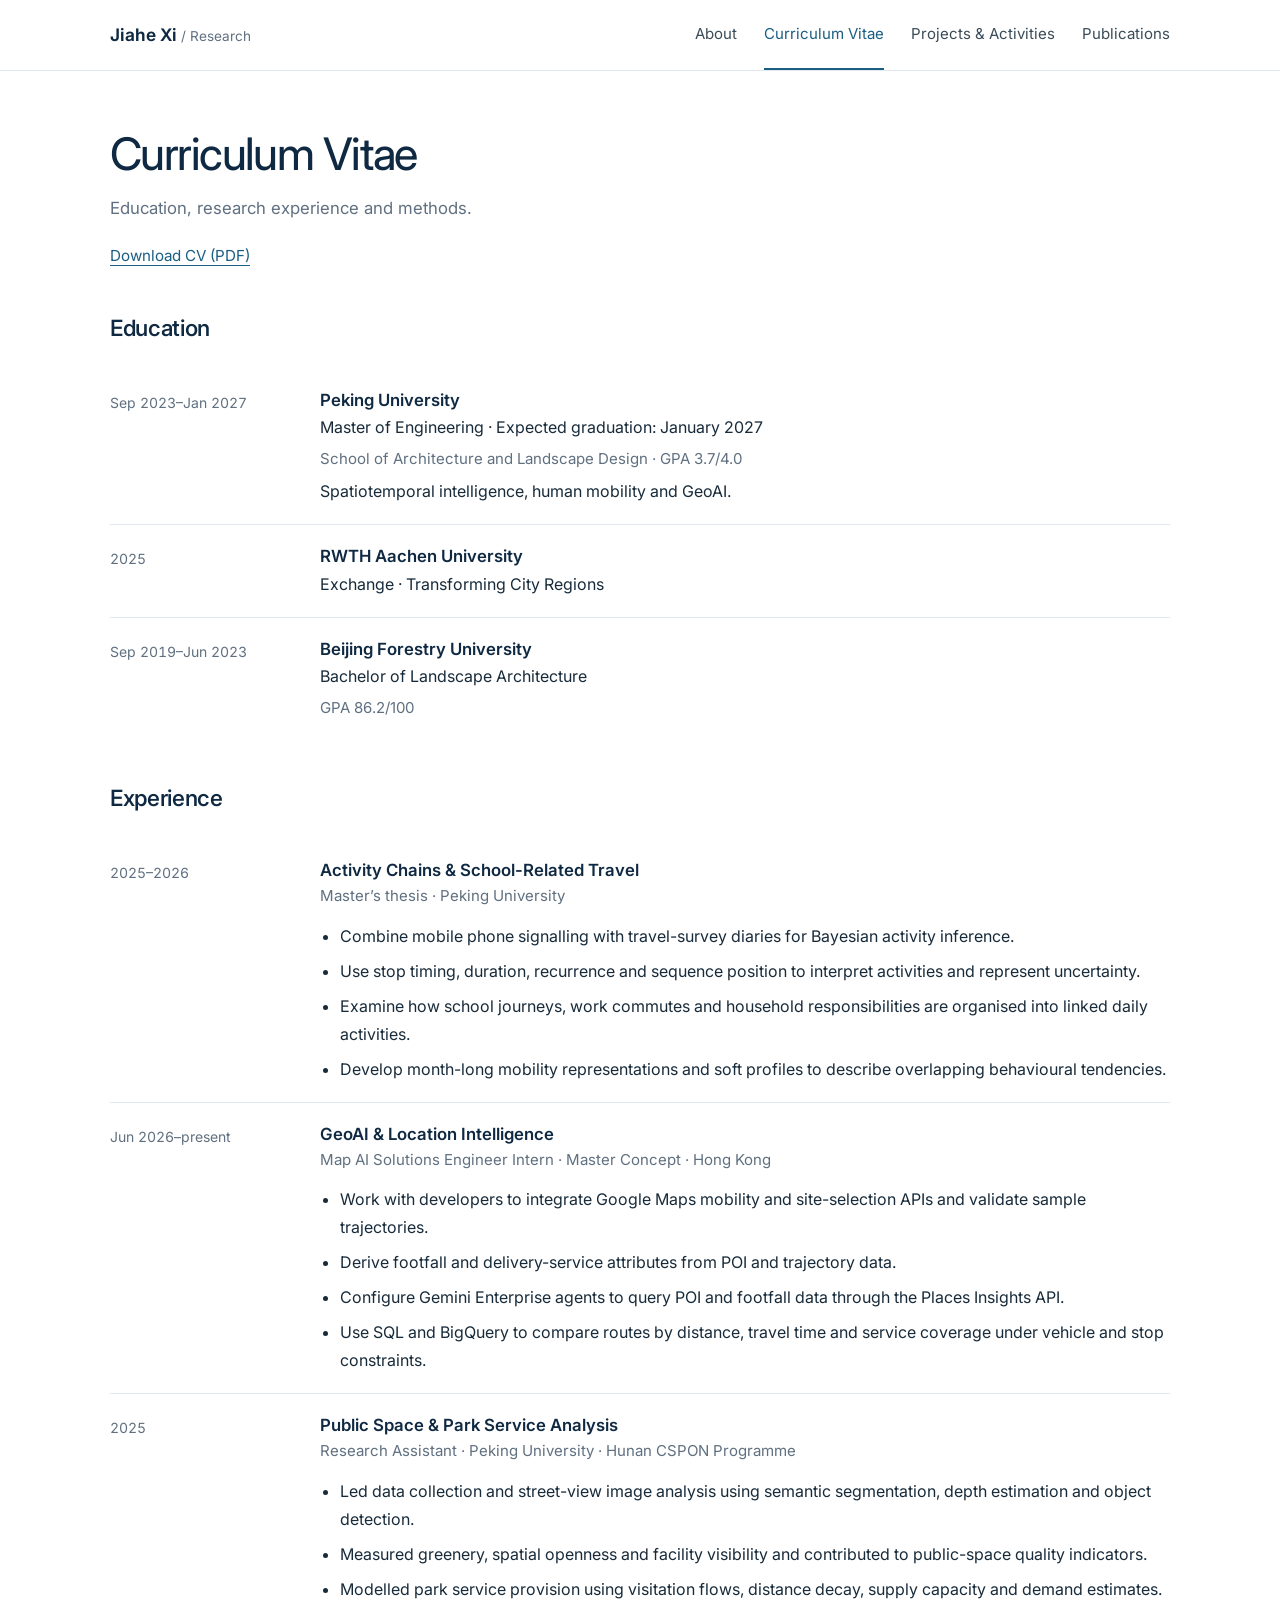
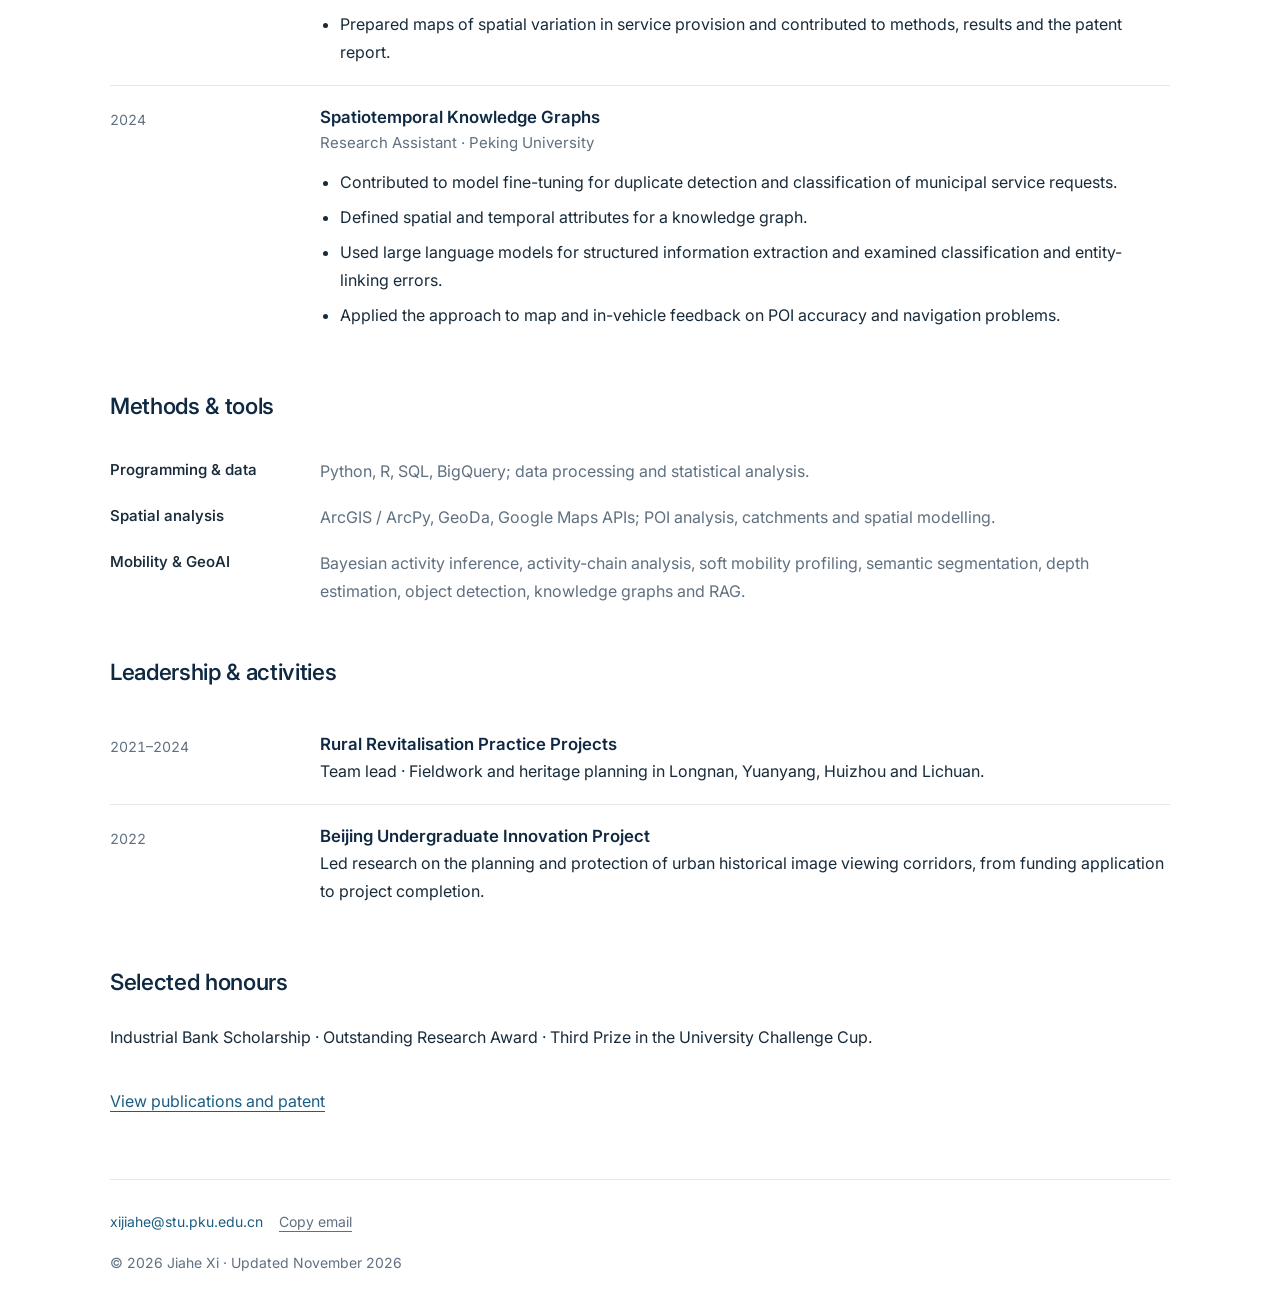
==== cv.html @ 38ec543c "Introduce clean academic pages with illustrated projects and publications" ====
<!doctype html>
<html lang="en"><head><meta charset="utf-8"><meta name="viewport" content="width=device-width, initial-scale=1">
<title>Curriculum Vitae | Jiahe Xi</title><meta name="description" content="Education, research experience, methods and activities of Jiahe Xi."><meta name="theme-color" content="#0F2942">
<link rel="icon" href="assets/favicon.svg" type="image/svg+xml"><link rel="preconnect" href="https://fonts.googleapis.com"><link rel="preconnect" href="https://fonts.gstatic.com" crossorigin>
<link href="https://fonts.googleapis.com/css2?family=Inter:wght@400;450;500;600;650;700&amp;display=swap" rel="stylesheet"><link rel="stylesheet" href="assets/academic.css"><script src="assets/academic.js" defer></script></head>
<body id="top"><a class="skip-link" href="#main">Skip to content</a>
<header class="site-header"><nav class="navigation container" aria-label="Primary navigation"><a class="brand" href="index.html"><strong>Jiahe Xi</strong><span> / Research</span></a><button class="menu-toggle" type="button" aria-label="Toggle navigation" aria-controls="site-navigation" aria-expanded="false"><span></span><span></span></button><div class="nav-links" id="site-navigation"><a href="index.html">About</a><a href="cv.html" aria-current="page">Curriculum Vitae</a><a href="projects.html">Projects &amp; Activities</a><a href="publications.html">Publications</a></div></nav></header>
<main class="container page" id="main"><header class="page-heading"><h1>Curriculum Vitae</h1><p class="subtitle">Education, research experience and methods.</p><a class="download-link" href="assets/JiaheXi_CV.pdf" target="_blank" rel="noopener">Download CV (PDF)</a></header>
<section class="cv-section" id="education"><h2>Education</h2>
<article class="cv-row"><p class="date">Sep 2023–Jan 2027</p><div><h3>Peking University</h3><p>Master of Engineering · Expected graduation: January 2027</p><p class="muted">School of Architecture and Landscape Design · GPA 3.7/4.0</p><p>Spatiotemporal intelligence, human mobility and GeoAI.</p></div></article>
<article class="cv-row"><p class="date">2025</p><div><h3>RWTH Aachen University</h3><p>Exchange · Transforming City Regions</p></div></article>
<article class="cv-row"><p class="date">Sep 2019–Jun 2023</p><div><h3>Beijing Forestry University</h3><p>Bachelor of Landscape Architecture</p><p class="muted">GPA 86.2/100</p></div></article></section>
<section class="cv-section" id="experience"><h2>Experience</h2><article class="cv-row"><p class="date">2025–2026</p><div><h3><a href="project-activity-chains.html">Activity Chains &amp; School-Related Travel</a></h3><p class="muted">Master’s thesis · Peking University</p><ul><li>Combine mobile phone signalling with travel-survey diaries for Bayesian activity inference.</li><li>Use stop timing, duration, recurrence and sequence position to interpret activities and represent uncertainty.</li><li>Examine how school journeys, work commutes and household responsibilities are organised into linked daily activities.</li><li>Develop month-long mobility representations and soft profiles to describe overlapping behavioural tendencies.</li></ul></div></article><article class="cv-row"><p class="date">Jun 2026–present</p><div><h3><a href="project-geoai-site-selection.html">GeoAI &amp; Location Intelligence</a></h3><p class="muted">Map AI Solutions Engineer Intern · Master Concept · Hong Kong</p><ul><li>Work with developers to integrate Google Maps mobility and site-selection APIs and validate sample trajectories.</li><li>Derive footfall and delivery-service attributes from POI and trajectory data.</li><li>Configure Gemini Enterprise agents to query POI and footfall data through the Places Insights API.</li><li>Use SQL and BigQuery to compare routes by distance, travel time and service coverage under vehicle and stop constraints.</li></ul></div></article><article class="cv-row"><p class="date">2025</p><div><h3><a href="project-public-space.html">Public Space &amp; Park Service Analysis</a></h3><p class="muted">Research Assistant · Peking University · Hunan CSPON Programme</p><ul><li>Led data collection and street-view image analysis using semantic segmentation, depth estimation and object detection.</li><li>Measured greenery, spatial openness and facility visibility and contributed to public-space quality indicators.</li><li>Modelled park service provision using visitation flows, distance decay, supply capacity and demand estimates.</li><li>Prepared maps of spatial variation in service provision and contributed to methods, results and the patent report.</li></ul></div></article><article class="cv-row"><p class="date">2024</p><div><h3><a href="project-knowledge-graphs.html">Spatiotemporal Knowledge Graphs</a></h3><p class="muted">Research Assistant · Peking University</p><ul><li>Contributed to model fine-tuning for duplicate detection and classification of municipal service requests.</li><li>Defined spatial and temporal attributes for a knowledge graph.</li><li>Used large language models for structured information extraction and examined classification and entity-linking errors.</li><li>Applied the approach to map and in-vehicle feedback on POI accuracy and navigation problems.</li></ul></div></article></section><section class="cv-section"><h2>Methods &amp; tools</h2><dl class="skills-list"><div><dt>Programming &amp; data</dt><dd>Python, R, SQL, BigQuery; data processing and statistical analysis.</dd></div><div><dt>Spatial analysis</dt><dd>ArcGIS / ArcPy, GeoDa, Google Maps APIs; POI analysis, catchments and spatial modelling.</dd></div><div><dt>Mobility &amp; GeoAI</dt><dd>Bayesian activity inference, activity-chain analysis, soft mobility profiling, semantic segmentation, depth estimation, object detection, knowledge graphs and RAG.</dd></div></dl></section>
<section class="cv-section" id="activities"><h2>Leadership &amp; activities</h2><article class="cv-row"><p class="date">2021–2024</p><div><h3><a href="project-community-fieldwork.html">Rural Revitalisation Practice Projects</a></h3><p>Team lead · Fieldwork and heritage planning in Longnan, Yuanyang, Huizhou and Lichuan.</p></div></article><article class="cv-row"><p class="date">2022</p><div><h3>Beijing Undergraduate Innovation Project</h3><p>Led research on the planning and protection of urban historical image viewing corridors, from funding application to project completion.</p></div></article></section><section class="cv-section"><h2>Selected honours</h2><p>Industrial Bank Scholarship · Outstanding Research Award · Third Prize in the University Challenge Cup.</p></section><p class="page-end-link"><a href="publications.html">View publications and patent</a></p></main>
<footer class="container site-footer" id="contact"><div><a href="mailto:xijiahe@stu.pku.edu.cn">xijiahe@stu.pku.edu.cn</a><button type="button" class="copy-email" data-copy-email aria-label="Copy email address">Copy email</button><span class="copy-status" role="status" aria-live="polite"></span></div><p>© 2026 Jiahe Xi · Updated November 2026</p></footer></body></html>
---- assets/academic.css ----
:root{--ink:#182b3a;--muted:#607080;--accent:#1B5E83;--line:#e2e8ed;--navy:#0F2942;--soft:#f6f8fa;--width:1060px}
*{box-sizing:border-box}html{scroll-behavior:smooth;scroll-padding-top:88px}body{margin:0;background:white;color:var(--ink);font:16px/1.75 Inter,system-ui,-apple-system,"Segoe UI",sans-serif}a{color:var(--accent);text-decoration:none}a:hover{text-decoration:underline;text-underline-offset:4px}button{font:inherit;cursor:pointer}h1,h2,h3,h4,p,figure,dl,dd,ul{margin:0}h1,h2,h3,h4{color:var(--navy)}:focus-visible{outline:3px solid var(--accent);outline-offset:4px}.container{width:min(calc(100% - 48px),var(--width));margin-left:auto;margin-right:auto}.skip-link{position:fixed;top:-80px;left:16px;z-index:100;padding:10px 16px;background:var(--navy);color:white}.skip-link:focus{top:12px}.site-header{position:sticky;top:0;background:rgba(255,255,255,.97);border-bottom:1px solid var(--line);z-index:20}.navigation{min-height:70px;display:flex;align-items:center;justify-content:space-between;gap:24px}.brand{color:var(--navy);font-size:1.08rem;white-space:nowrap}.brand strong{font-weight:650}.brand span{font-weight:400;font-size:.85rem;color:var(--muted)}.nav-links{display:flex;align-items:center;gap:27px}.nav-links>a{display:inline-flex;align-items:center;min-height:70px;font-size:.94rem;color:#3a4c59;border-bottom:2px solid transparent}.nav-links>a:hover{text-decoration:none;color:var(--accent)}.nav-links>a[aria-current=page]{color:var(--accent);border-bottom-color:var(--accent)}.menu-toggle{display:none;width:44px;height:44px;background:white;border:1px solid var(--line);border-radius:3px}.menu-toggle span{display:block;width:18px;height:2px;background:var(--navy);margin:5px auto}.page{padding-top:56px;padding-bottom:64px;min-height:calc(100vh - 210px)}.page-heading{margin-bottom:32px}.page-heading h1{font-size:clamp(2.1rem,4vw,2.8rem);font-weight:450;letter-spacing:-.035em;line-height:1.22}.page-heading h1 strong{font-weight:650}.eyebrow{font-size:.875rem;line-height:1.6;letter-spacing:.01em;color:var(--muted);margin-bottom:9px}.subtitle{color:var(--muted);font-size:1.05rem;margin-top:12px}.about-layout{display:grid;grid-template-columns:minmax(0,1fr) 270px;gap:48px;align-items:start}.biography p+p{margin-top:17px}.biography p{max-width:720px}.biography .availability{color:var(--accent);font-weight:500}.profile-photo img{display:block;width:100%;height:auto;aspect-ratio:4/5;object-fit:cover;object-position:center 42%;border-radius:2px}.profile-photo figcaption{text-align:right;font-size:.875rem;color:var(--muted);margin-top:7px}.text-links{display:flex;flex-wrap:wrap;gap:10px 24px;margin-top:22px}.text-links a,.publication-links a,.download-link,.page-end-link a,.back-link a{text-decoration:underline;text-underline-offset:4px}.home-section{margin-top:42px}.home-section>h2,.cv-section>h2{font-size:1.4rem;letter-spacing:-.015em;font-weight:550;margin-bottom:22px}.research-directions{display:grid;grid-template-columns:repeat(3,minmax(0,1fr));gap:32px}.research-directions h3{font-size:1.06rem;line-height:1.5;font-weight:650;margin-bottom:10px}.research-directions p{font-size:.95rem;color:var(--muted)}.research-directions .research-question{font-size:1rem;color:var(--accent);margin-bottom:12px;line-height:1.65}.inline-label{display:block;font-size:.875rem;color:var(--muted);margin-bottom:7px}.recent-output{padding-top:26px;border-top:1px solid var(--line)}.recent-output>p{max-width:860px}.site-footer{padding-top:24px;padding-bottom:26px;border-top:1px solid var(--line);font-size:.875rem;color:var(--muted)}.site-footer>div{display:flex;align-items:center;flex-wrap:wrap;gap:10px 16px}.site-footer>p{margin-top:10px}.copy-email{border:0;padding:6px 0;background:none;color:var(--muted);text-decoration:underline;text-underline-offset:4px;min-height:36px}.copy-status{color:var(--accent)}.download-link{display:inline-block;margin-top:20px;font-size:.95rem}.cv-section{margin-top:38px}.cv-row{display:grid;grid-template-columns:180px minmax(0,1fr);gap:30px;padding:19px 0}.cv-row+.cv-row{border-top:1px solid var(--line)}.date{font-size:.875rem;color:var(--muted);padding-top:3px;font-variant-numeric:tabular-nums}.cv-row h3{font-size:1.05rem;line-height:1.5;font-weight:600}.cv-row h3>a{color:var(--navy)}.cv-row p+p{margin-top:5px}.muted{color:var(--muted);font-size:.94rem}.cv-row ul,.project-section ul{padding-left:20px;margin-top:12px}.cv-row li+li,.project-section li+li{margin-top:7px}.skills-list>div{display:grid;grid-template-columns:180px minmax(0,1fr);gap:30px;padding:9px 0}.skills-list dt{font-weight:550;font-size:.94rem}.skills-list dd{color:var(--muted)}.page-end-link{margin-top:36px}.group-heading{font-size:1.2rem;font-weight:500;letter-spacing:-.015em;padding-bottom:12px;margin-bottom:26px;border-bottom:1px solid var(--line)}.project-grid{display:grid;grid-template-columns:repeat(2,minmax(0,1fr));gap:38px 32px}.project-card{min-width:0}.project-image{display:block;height:242px;background:var(--soft);overflow:hidden}.project-image img{width:100%;height:100%;object-fit:contain;display:block;padding:15px;transition:opacity .2s ease}.project-image:hover img{opacity:.86}.project-card .eyebrow{margin-top:15px;margin-bottom:5px}.project-card h3{font-size:1.2rem;line-height:1.4;font-weight:550;letter-spacing:-.015em;margin-bottom:9px}.project-card h3 a{color:var(--navy)}.project-card>p:last-child{font-size:.95rem;color:var(--muted)}.page-section{margin-top:48px}.publication-row{display:grid;grid-template-columns:190px minmax(0,1fr) 54px;gap:26px;align-items:start;padding:20px 0 26px;scroll-margin-top:90px}.publication-row+.publication-row{border-top:1px solid var(--line)}.publication-image{display:block;background:var(--soft);height:142px}.publication-image img{display:block;width:100%;height:100%;object-fit:contain;padding:8px}.publication-copy h3{font-size:1.06rem;line-height:1.55;font-weight:600;margin-bottom:8px}.publication-copy>p{font-size:.94rem;margin-top:3px}.publication-copy .eyebrow{margin-top:0;margin-bottom:7px;font-size:.875rem}.publication-copy strong{font-weight:650;color:var(--navy)}.publication-year{font-size:1.35rem;color:var(--accent);font-weight:400;line-height:1.4;text-align:right}.publication-links{display:flex;gap:16px;flex-wrap:wrap;margin-top:10px;font-size:.875rem}.back-link{font-size:.9rem;margin-bottom:22px}.project-heading{max-width:900px}.project-heading h1{font-size:clamp(1.85rem,3.4vw,2.55rem)}.project-figure{margin:24px 0 34px}.project-figure img{display:block;width:100%;max-height:410px;object-fit:contain;background:var(--soft);padding:20px}.project-figure figcaption{font-size:.875rem;color:var(--muted);margin-top:10px;max-width:820px}.project-section{max-width:850px;margin-top:30px}.project-section>h2{font-size:1.3rem;font-weight:550;margin-bottom:15px}.project-section .project-question{font-size:1.1rem;color:var(--accent);font-weight:500;line-height:1.6;margin-bottom:12px}.project-section p{line-height:1.85}.project-section .text-links{margin-top:0}
@media(max-width:850px){.nav-links{gap:18px}.brand span{display:none}.about-layout{grid-template-columns:minmax(0,1fr) 235px;gap:30px}.research-directions{gap:22px}.publication-row{grid-template-columns:150px minmax(0,1fr);gap:22px}.publication-year{display:none}}
@media(max-width:700px){.container{width:calc(100% - 36px)}.navigation{min-height:64px}.menu-toggle{display:block}.nav-links{display:none;position:absolute;top:64px;left:0;right:0;background:white;padding:10px 18px 18px;border-bottom:1px solid var(--line)}.nav-links.is-open{display:grid;gap:0}.nav-links>a{min-height:44px;padding:9px 0;border-bottom:0}.page{padding-top:32px;padding-bottom:44px}.page-heading{margin-bottom:25px}.page-heading h1{font-size:2.1rem}.about-layout{display:flex;flex-direction:column-reverse;gap:26px}.profile-photo{width:min(100%,260px)}.profile-photo img{aspect-ratio:4/5}.profile-photo figcaption{text-align:left}.research-directions{grid-template-columns:1fr;gap:24px}.home-section{margin-top:32px}.project-grid{grid-template-columns:1fr;gap:32px}.project-image{height:230px}.cv-row,.skills-list>div{grid-template-columns:1fr;gap:7px}.cv-row{padding:20px 0}.publication-row{grid-template-columns:112px minmax(0,1fr);gap:16px;padding:18px 0 24px}.publication-image{height:110px}.publication-copy h3{font-size:1rem}.publication-copy>p{font-size:.9rem}.publication-links{gap:10px 14px}.project-figure img{padding:10px;max-height:310px}.site-footer>div{align-items:flex-start}.site-footer a{overflow-wrap:anywhere}}
@media(max-width:420px){.publication-row{grid-template-columns:1fr}.publication-image{width:170px;height:115px}.publication-copy h3{font-size:1.04rem}}
@media(prefers-reduced-motion:reduce){html{scroll-behavior:auto}.project-image img{transition:none}}@media print{.site-header,.copy-email,.copy-status{display:none}.page{padding-top:0}.publication-row,.project-card,.cv-row{break-inside:avoid}.site-footer{margin-top:20px}}
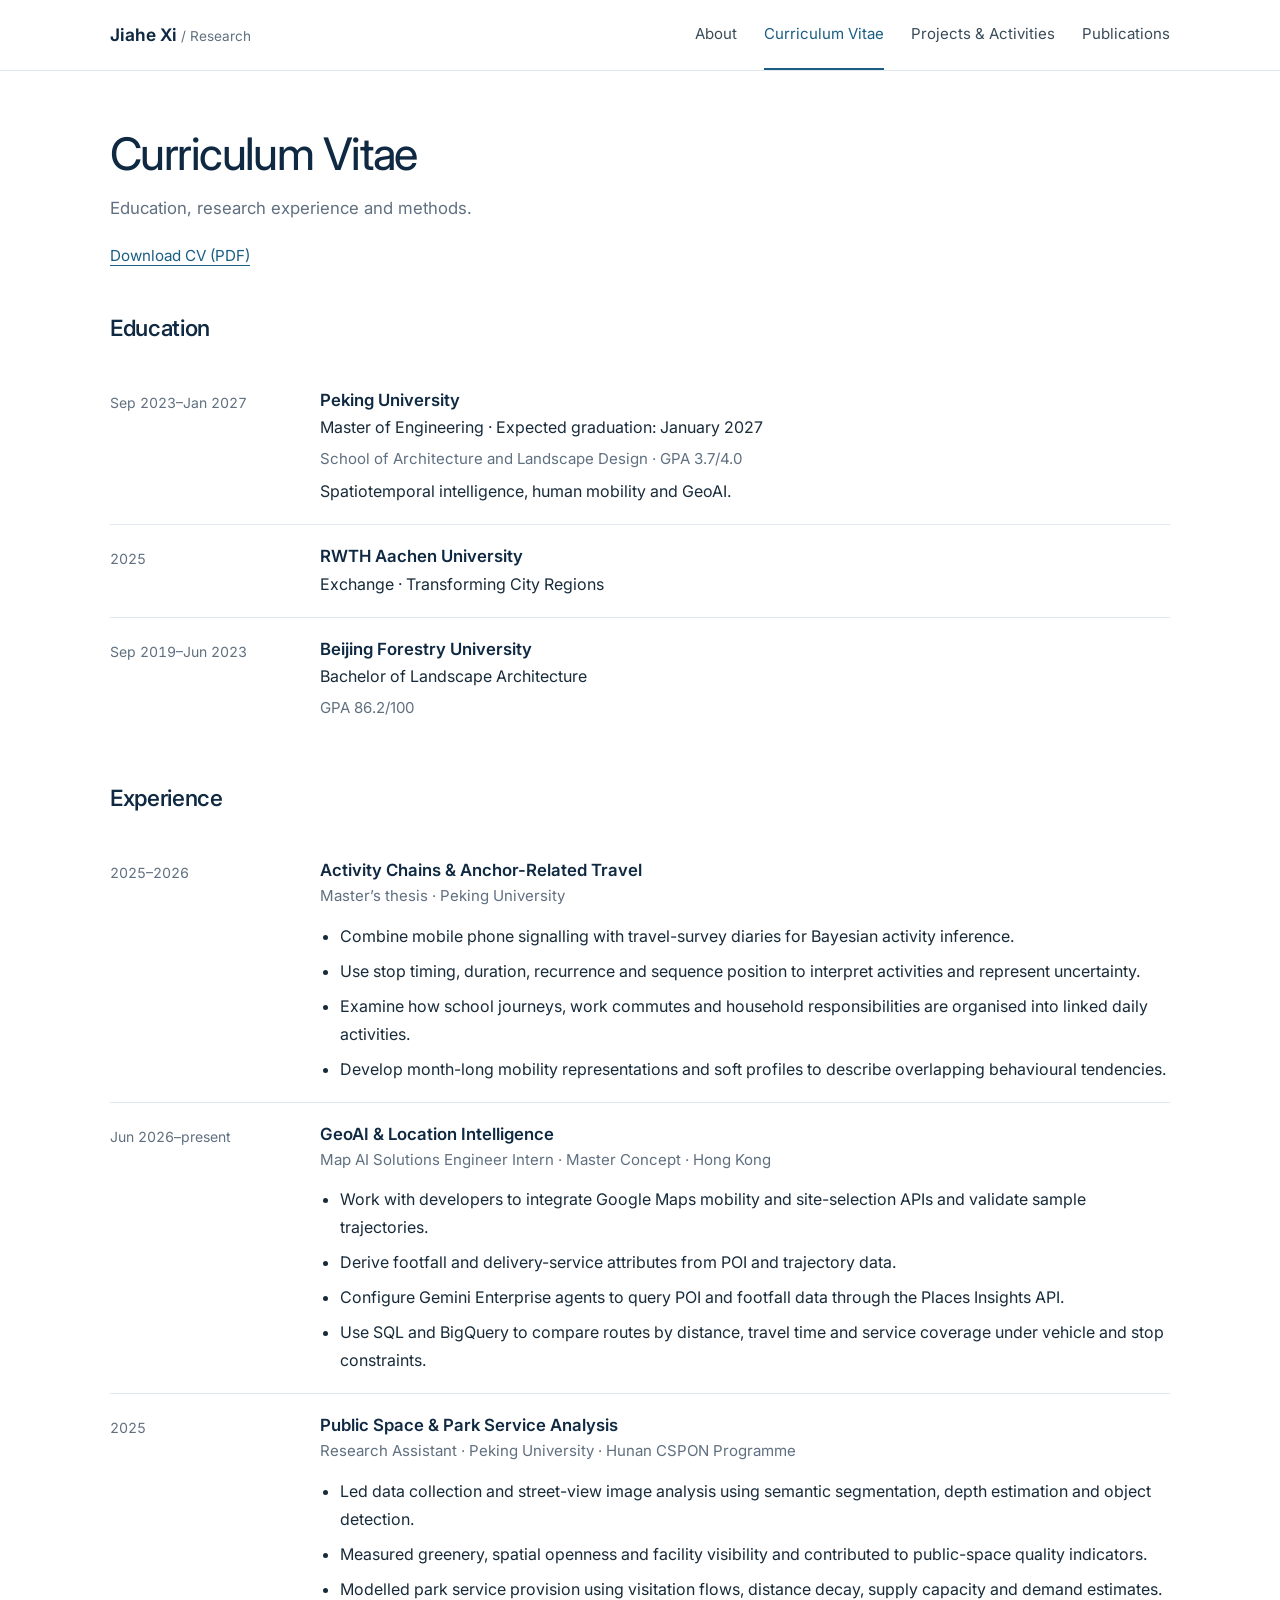
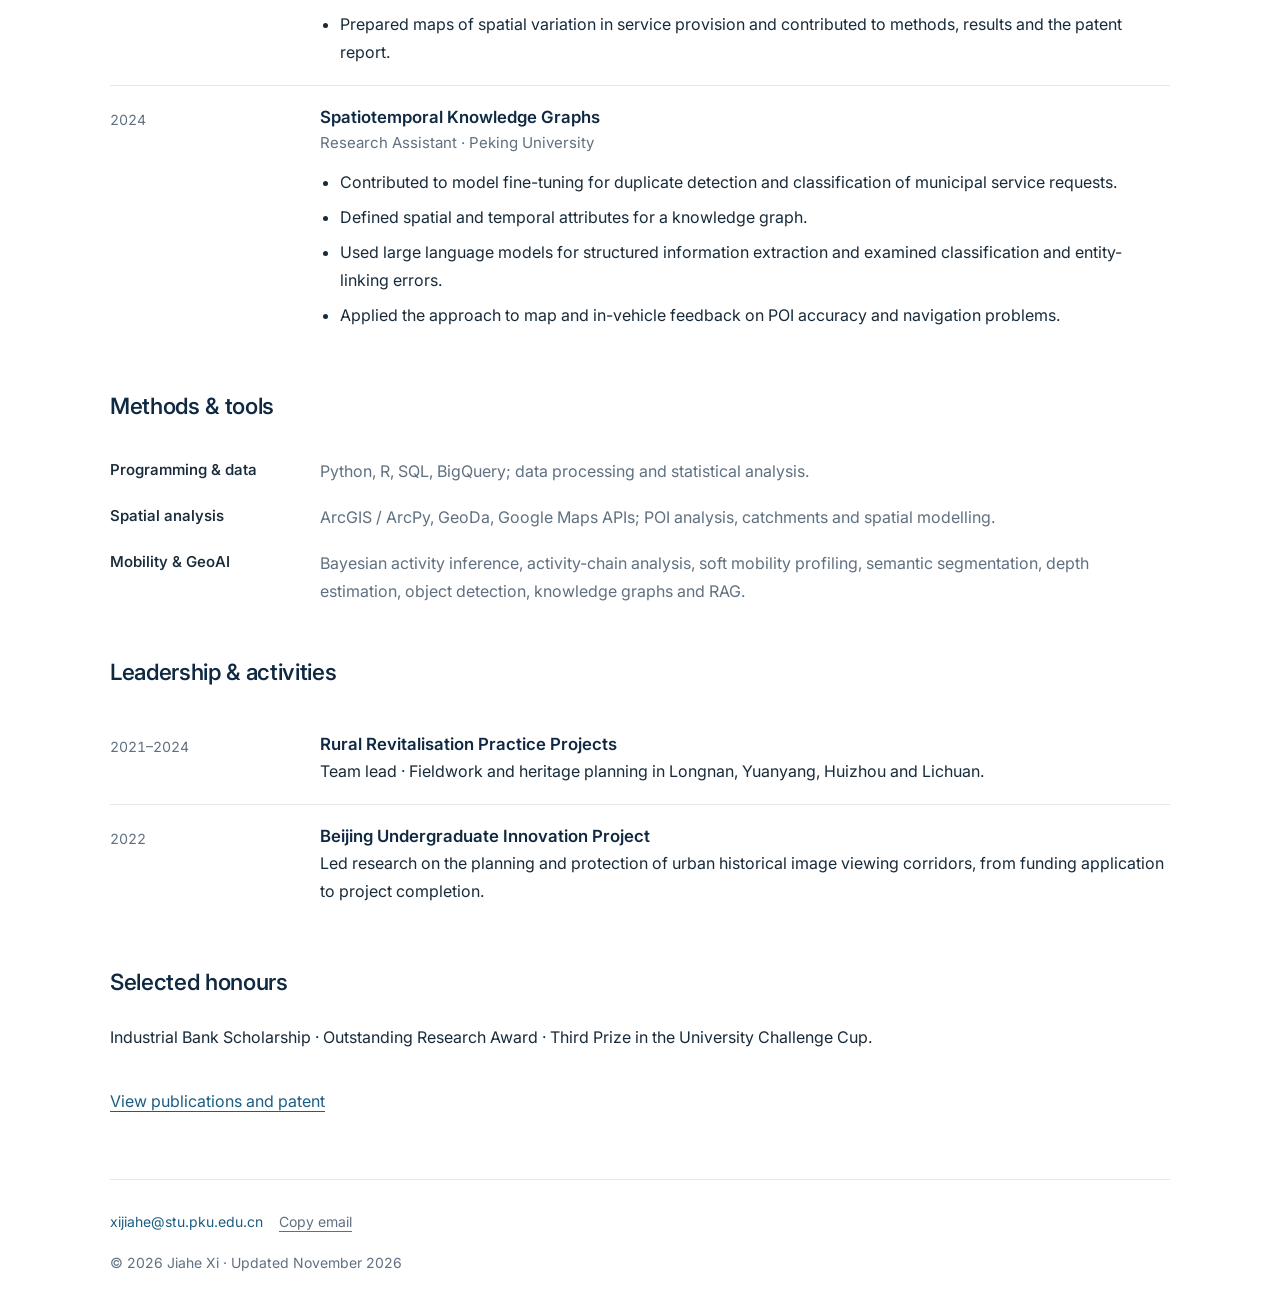
==== commit e30d5fa8: "Update research figures and add Beijing water study" ====
--- a/cv.html
+++ b/cv.html
@@ -10,6 +10,6 @@
 <article class="cv-row"><p class="date">Sep 2023–Jan 2027</p><div><h3>Peking University</h3><p>Master of Engineering · Expected graduation: January 2027</p><p class="muted">School of Architecture and Landscape Design · GPA 3.7/4.0</p><p>Spatiotemporal intelligence, human mobility and GeoAI.</p></div></article>
 <article class="cv-row"><p class="date">2025</p><div><h3>RWTH Aachen University</h3><p>Exchange · Transforming City Regions</p></div></article>
 <article class="cv-row"><p class="date">Sep 2019–Jun 2023</p><div><h3>Beijing Forestry University</h3><p>Bachelor of Landscape Architecture</p><p class="muted">GPA 86.2/100</p></div></article></section>
-<section class="cv-section" id="experience"><h2>Experience</h2><article class="cv-row"><p class="date">2025–2026</p><div><h3><a href="project-activity-chains.html">Activity Chains &amp; School-Related Travel</a></h3><p class="muted">Master’s thesis · Peking University</p><ul><li>Combine mobile phone signalling with travel-survey diaries for Bayesian activity inference.</li><li>Use stop timing, duration, recurrence and sequence position to interpret activities and represent uncertainty.</li><li>Examine how school journeys, work commutes and household responsibilities are organised into linked daily activities.</li><li>Develop month-long mobility representations and soft profiles to describe overlapping behavioural tendencies.</li></ul></div></article><article class="cv-row"><p class="date">Jun 2026–present</p><div><h3><a href="project-geoai-site-selection.html">GeoAI &amp; Location Intelligence</a></h3><p class="muted">Map AI Solutions Engineer Intern · Master Concept · Hong Kong</p><ul><li>Work with developers to integrate Google Maps mobility and site-selection APIs and validate sample trajectories.</li><li>Derive footfall and delivery-service attributes from POI and trajectory data.</li><li>Configure Gemini Enterprise agents to query POI and footfall data through the Places Insights API.</li><li>Use SQL and BigQuery to compare routes by distance, travel time and service coverage under vehicle and stop constraints.</li></ul></div></article><article class="cv-row"><p class="date">2025</p><div><h3><a href="project-public-space.html">Public Space &amp; Park Service Analysis</a></h3><p class="muted">Research Assistant · Peking University · Hunan CSPON Programme</p><ul><li>Led data collection and street-view image analysis using semantic segmentation, depth estimation and object detection.</li><li>Measured greenery, spatial openness and facility visibility and contributed to public-space quality indicators.</li><li>Modelled park service provision using visitation flows, distance decay, supply capacity and demand estimates.</li><li>Prepared maps of spatial variation in service provision and contributed to methods, results and the patent report.</li></ul></div></article><article class="cv-row"><p class="date">2024</p><div><h3><a href="project-knowledge-graphs.html">Spatiotemporal Knowledge Graphs</a></h3><p class="muted">Research Assistant · Peking University</p><ul><li>Contributed to model fine-tuning for duplicate detection and classification of municipal service requests.</li><li>Defined spatial and temporal attributes for a knowledge graph.</li><li>Used large language models for structured information extraction and examined classification and entity-linking errors.</li><li>Applied the approach to map and in-vehicle feedback on POI accuracy and navigation problems.</li></ul></div></article></section><section class="cv-section"><h2>Methods &amp; tools</h2><dl class="skills-list"><div><dt>Programming &amp; data</dt><dd>Python, R, SQL, BigQuery; data processing and statistical analysis.</dd></div><div><dt>Spatial analysis</dt><dd>ArcGIS / ArcPy, GeoDa, Google Maps APIs; POI analysis, catchments and spatial modelling.</dd></div><div><dt>Mobility &amp; GeoAI</dt><dd>Bayesian activity inference, activity-chain analysis, soft mobility profiling, semantic segmentation, depth estimation, object detection, knowledge graphs and RAG.</dd></div></dl></section>
+<section class="cv-section" id="experience"><h2>Experience</h2><article class="cv-row"><p class="date">2025–2026</p><div><h3><a href="project-activity-chains.html">Activity Chains &amp; Anchor-Related Travel</a></h3><p class="muted">Master’s thesis · Peking University</p><ul><li>Combine mobile phone signalling with travel-survey diaries for Bayesian activity inference.</li><li>Use stop timing, duration, recurrence and sequence position to interpret activities and represent uncertainty.</li><li>Examine how school journeys, work commutes and household responsibilities are organised into linked daily activities.</li><li>Develop month-long mobility representations and soft profiles to describe overlapping behavioural tendencies.</li></ul></div></article><article class="cv-row"><p class="date">Jun 2026–present</p><div><h3><a href="project-geoai-site-selection.html">GeoAI &amp; Location Intelligence</a></h3><p class="muted">Map AI Solutions Engineer Intern · Master Concept · Hong Kong</p><ul><li>Work with developers to integrate Google Maps mobility and site-selection APIs and validate sample trajectories.</li><li>Derive footfall and delivery-service attributes from POI and trajectory data.</li><li>Configure Gemini Enterprise agents to query POI and footfall data through the Places Insights API.</li><li>Use SQL and BigQuery to compare routes by distance, travel time and service coverage under vehicle and stop constraints.</li></ul></div></article><article class="cv-row"><p class="date">2025</p><div><h3><a href="project-public-space.html">Public Space &amp; Park Service Analysis</a></h3><p class="muted">Research Assistant · Peking University · Hunan CSPON Programme</p><ul><li>Led data collection and street-view image analysis using semantic segmentation, depth estimation and object detection.</li><li>Measured greenery, spatial openness and facility visibility and contributed to public-space quality indicators.</li><li>Modelled park service provision using visitation flows, distance decay, supply capacity and demand estimates.</li><li>Prepared maps of spatial variation in service provision and contributed to methods, results and the patent report.</li></ul></div></article><article class="cv-row"><p class="date">2024</p><div><h3><a href="project-knowledge-graphs.html">Spatiotemporal Knowledge Graphs</a></h3><p class="muted">Research Assistant · Peking University</p><ul><li>Contributed to model fine-tuning for duplicate detection and classification of municipal service requests.</li><li>Defined spatial and temporal attributes for a knowledge graph.</li><li>Used large language models for structured information extraction and examined classification and entity-linking errors.</li><li>Applied the approach to map and in-vehicle feedback on POI accuracy and navigation problems.</li></ul></div></article></section><section class="cv-section"><h2>Methods &amp; tools</h2><dl class="skills-list"><div><dt>Programming &amp; data</dt><dd>Python, R, SQL, BigQuery; data processing and statistical analysis.</dd></div><div><dt>Spatial analysis</dt><dd>ArcGIS / ArcPy, GeoDa, Google Maps APIs; POI analysis, catchments and spatial modelling.</dd></div><div><dt>Mobility &amp; GeoAI</dt><dd>Bayesian activity inference, activity-chain analysis, soft mobility profiling, semantic segmentation, depth estimation, object detection, knowledge graphs and RAG.</dd></div></dl></section>
 <section class="cv-section" id="activities"><h2>Leadership &amp; activities</h2><article class="cv-row"><p class="date">2021–2024</p><div><h3><a href="project-community-fieldwork.html">Rural Revitalisation Practice Projects</a></h3><p>Team lead · Fieldwork and heritage planning in Longnan, Yuanyang, Huizhou and Lichuan.</p></div></article><article class="cv-row"><p class="date">2022</p><div><h3>Beijing Undergraduate Innovation Project</h3><p>Led research on the planning and protection of urban historical image viewing corridors, from funding application to project completion.</p></div></article></section><section class="cv-section"><h2>Selected honours</h2><p>Industrial Bank Scholarship · Outstanding Research Award · Third Prize in the University Challenge Cup.</p></section><p class="page-end-link"><a href="publications.html">View publications and patent</a></p></main>
 <footer class="container site-footer" id="contact"><div><a href="mailto:xijiahe@stu.pku.edu.cn">xijiahe@stu.pku.edu.cn</a><button type="button" class="copy-email" data-copy-email aria-label="Copy email address">Copy email</button><span class="copy-status" role="status" aria-live="polite"></span></div><p>© 2026 Jiahe Xi · Updated November 2026</p></footer></body></html>
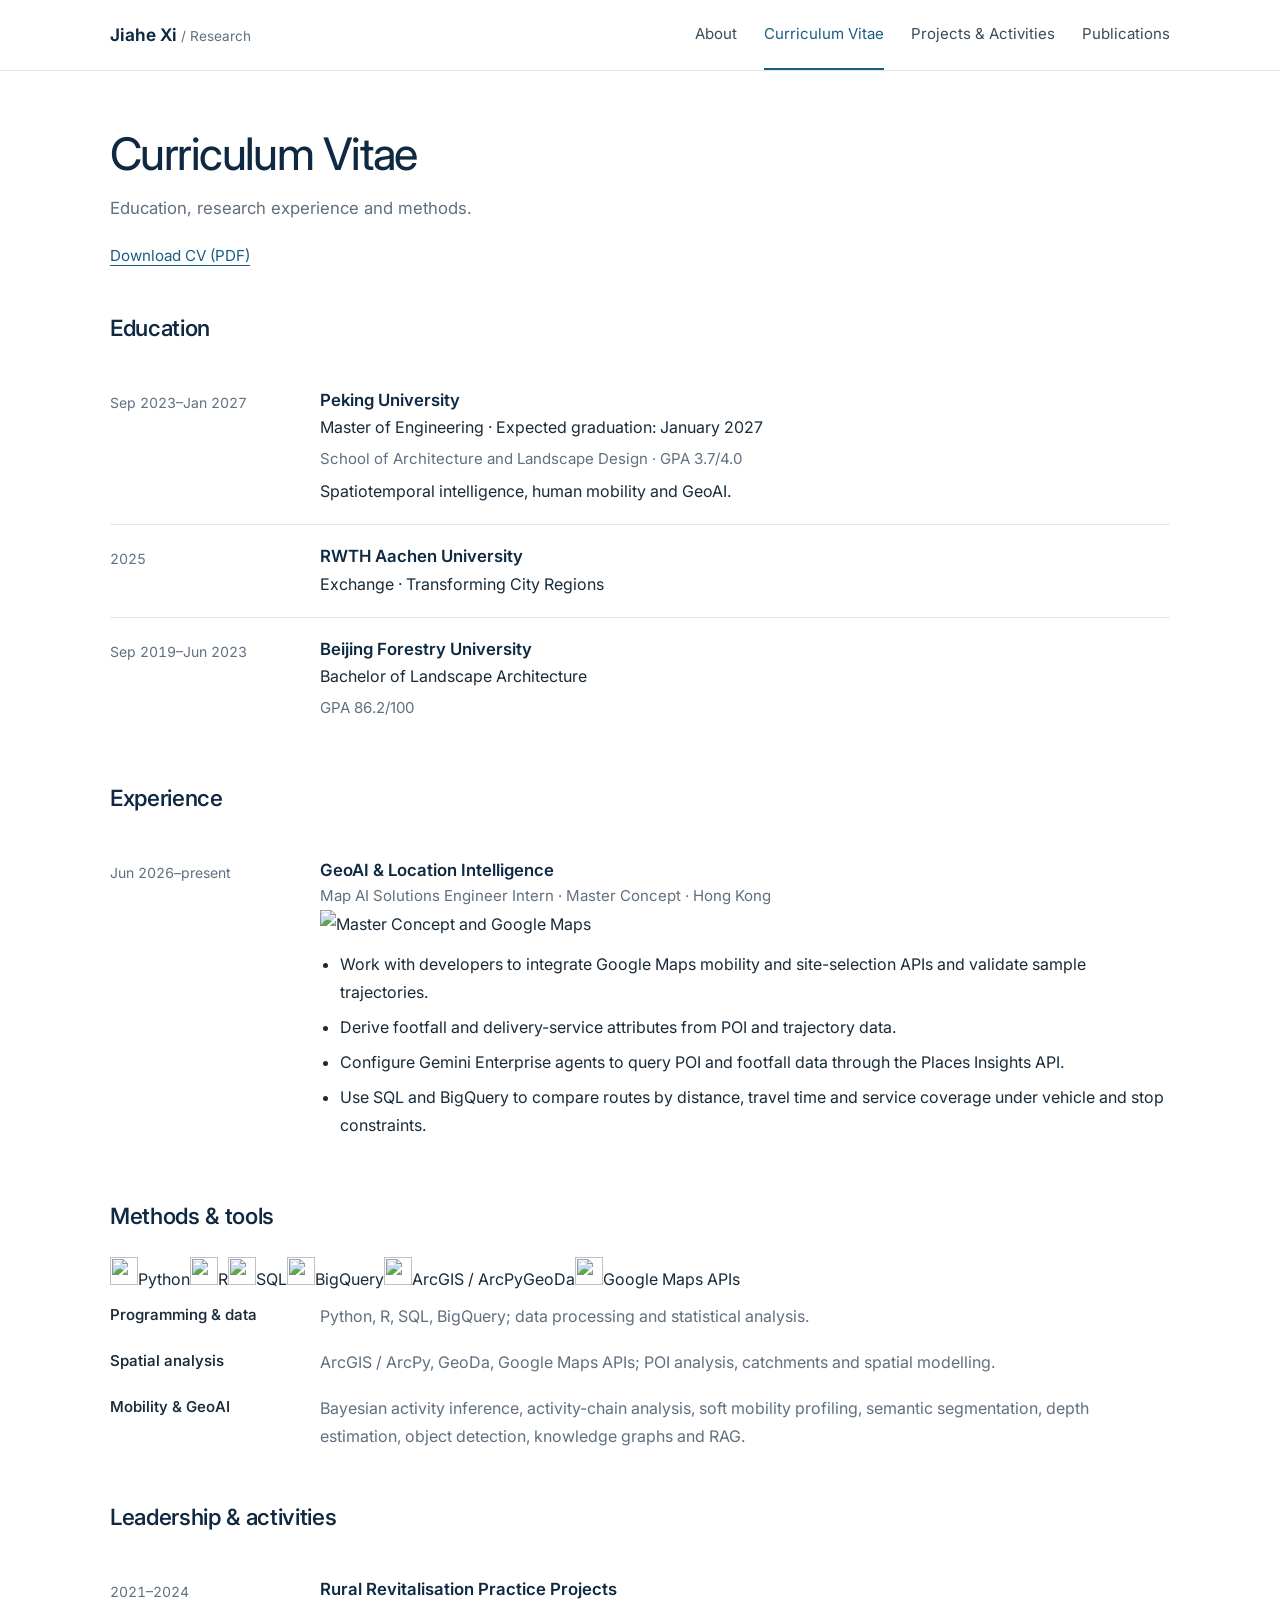
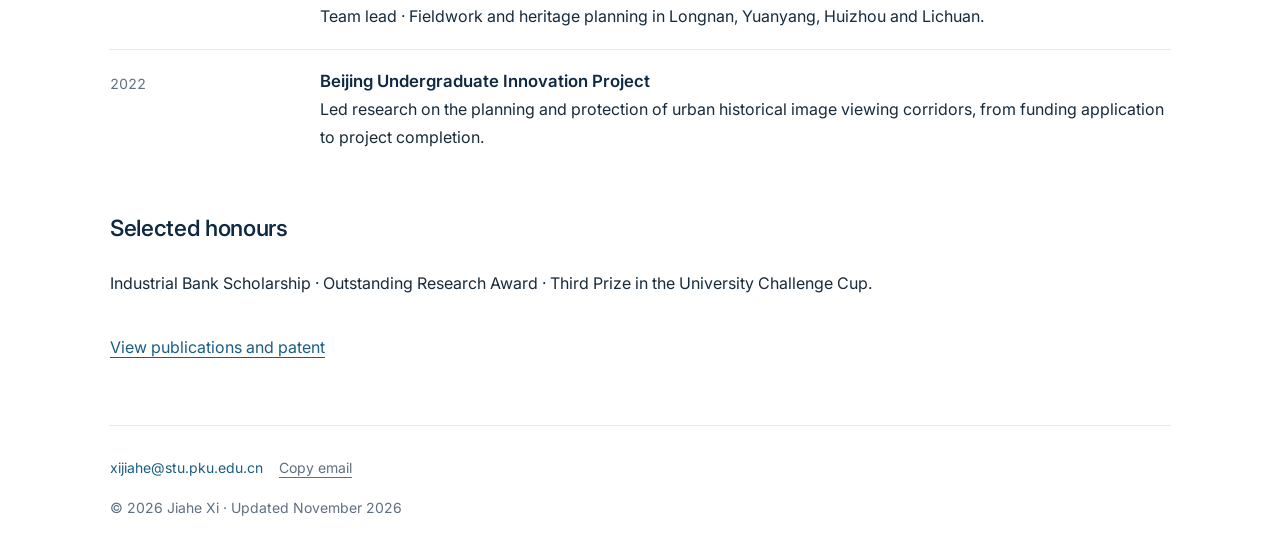
==== commit 4863b1b2: "Simplify CV experience and unify name typography" ====
--- a/cv.html
+++ b/cv.html
@@ -10,6 +10,6 @@
 <article class="cv-row"><p class="date">Sep 2023–Jan 2027</p><div><h3>Peking University</h3><p>Master of Engineering · Expected graduation: January 2027</p><p class="muted">School of Architecture and Landscape Design · GPA 3.7/4.0</p><p>Spatiotemporal intelligence, human mobility and GeoAI.</p></div></article>
 <article class="cv-row"><p class="date">2025</p><div><h3>RWTH Aachen University</h3><p>Exchange · Transforming City Regions</p></div></article>
 <article class="cv-row"><p class="date">Sep 2019–Jun 2023</p><div><h3>Beijing Forestry University</h3><p>Bachelor of Landscape Architecture</p><p class="muted">GPA 86.2/100</p></div></article></section>
-<section class="cv-section" id="experience"><h2>Experience</h2><article class="cv-row"><p class="date">2025–2026</p><div><h3><a href="project-activity-chains.html">Activity Chains &amp; Anchor-Related Travel</a></h3><p class="muted">Master’s thesis · Peking University</p><ul><li>Combine mobile phone signalling with travel-survey diaries for Bayesian activity inference.</li><li>Use stop timing, duration, recurrence and sequence position to interpret activities and represent uncertainty.</li><li>Examine how school journeys, work commutes and household responsibilities are organised into linked daily activities.</li><li>Develop month-long mobility representations and soft profiles to describe overlapping behavioural tendencies.</li></ul></div></article><article class="cv-row"><p class="date">Jun 2026–present</p><div><h3><a href="project-geoai-site-selection.html">GeoAI &amp; Location Intelligence</a></h3><p class="muted">Map AI Solutions Engineer Intern · Master Concept · Hong Kong</p><ul><li>Work with developers to integrate Google Maps mobility and site-selection APIs and validate sample trajectories.</li><li>Derive footfall and delivery-service attributes from POI and trajectory data.</li><li>Configure Gemini Enterprise agents to query POI and footfall data through the Places Insights API.</li><li>Use SQL and BigQuery to compare routes by distance, travel time and service coverage under vehicle and stop constraints.</li></ul></div></article><article class="cv-row"><p class="date">2025</p><div><h3><a href="project-public-space.html">Public Space &amp; Park Service Analysis</a></h3><p class="muted">Research Assistant · Peking University · Hunan CSPON Programme</p><ul><li>Led data collection and street-view image analysis using semantic segmentation, depth estimation and object detection.</li><li>Measured greenery, spatial openness and facility visibility and contributed to public-space quality indicators.</li><li>Modelled park service provision using visitation flows, distance decay, supply capacity and demand estimates.</li><li>Prepared maps of spatial variation in service provision and contributed to methods, results and the patent report.</li></ul></div></article><article class="cv-row"><p class="date">2024</p><div><h3><a href="project-knowledge-graphs.html">Spatiotemporal Knowledge Graphs</a></h3><p class="muted">Research Assistant · Peking University</p><ul><li>Contributed to model fine-tuning for duplicate detection and classification of municipal service requests.</li><li>Defined spatial and temporal attributes for a knowledge graph.</li><li>Used large language models for structured information extraction and examined classification and entity-linking errors.</li><li>Applied the approach to map and in-vehicle feedback on POI accuracy and navigation problems.</li></ul></div></article></section><section class="cv-section"><h2>Methods &amp; tools</h2><dl class="skills-list"><div><dt>Programming &amp; data</dt><dd>Python, R, SQL, BigQuery; data processing and statistical analysis.</dd></div><div><dt>Spatial analysis</dt><dd>ArcGIS / ArcPy, GeoDa, Google Maps APIs; POI analysis, catchments and spatial modelling.</dd></div><div><dt>Mobility &amp; GeoAI</dt><dd>Bayesian activity inference, activity-chain analysis, soft mobility profiling, semantic segmentation, depth estimation, object detection, knowledge graphs and RAG.</dd></div></dl></section>
+<section class="cv-section" id="experience"><h2>Experience</h2><article class="cv-row"><p class="date">Jun 2026–present</p><div><h3><a href="project-geoai-site-selection.html">GeoAI &amp; Location Intelligence</a></h3><p class="muted">Map AI Solutions Engineer Intern · Master Concept · Hong Kong</p><img class="company-logo" src="assets/master-concept-maps.png" alt="Master Concept and Google Maps" width="1259" height="303"><ul><li>Work with developers to integrate Google Maps mobility and site-selection APIs and validate sample trajectories.</li><li>Derive footfall and delivery-service attributes from POI and trajectory data.</li><li>Configure Gemini Enterprise agents to query POI and footfall data through the Places Insights API.</li><li>Use SQL and BigQuery to compare routes by distance, travel time and service coverage under vehicle and stop constraints.</li></ul></div></article></section><section class="cv-section"><h2>Methods &amp; tools</h2><div class="tool-logos"><span class="tool-logo"><img src="assets/tool-python.svg" alt="" width="28" height="28"><span>Python</span></span><span class="tool-logo"><img src="assets/tool-r.svg" alt="" width="28" height="28"><span>R</span></span><span class="tool-logo"><img src="assets/tool-postgresql.svg" alt="" width="28" height="28"><span>SQL</span></span><span class="tool-logo"><img src="assets/tool-googlebigquery.svg" alt="" width="28" height="28"><span>BigQuery</span></span><span class="tool-logo"><img src="assets/tool-arcgis.svg" alt="" width="28" height="28"><span>ArcGIS / ArcPy</span></span><span class="tool-logo"><span>GeoDa</span></span><span class="tool-logo"><img src="assets/tool-googlemaps.svg" alt="" width="28" height="28"><span>Google Maps APIs</span></span></div><dl class="skills-list"><div><dt>Programming &amp; data</dt><dd>Python, R, SQL, BigQuery; data processing and statistical analysis.</dd></div><div><dt>Spatial analysis</dt><dd>ArcGIS / ArcPy, GeoDa, Google Maps APIs; POI analysis, catchments and spatial modelling.</dd></div><div><dt>Mobility &amp; GeoAI</dt><dd>Bayesian activity inference, activity-chain analysis, soft mobility profiling, semantic segmentation, depth estimation, object detection, knowledge graphs and RAG.</dd></div></dl></section>
 <section class="cv-section" id="activities"><h2>Leadership &amp; activities</h2><article class="cv-row"><p class="date">2021–2024</p><div><h3><a href="project-community-fieldwork.html">Rural Revitalisation Practice Projects</a></h3><p>Team lead · Fieldwork and heritage planning in Longnan, Yuanyang, Huizhou and Lichuan.</p></div></article><article class="cv-row"><p class="date">2022</p><div><h3>Beijing Undergraduate Innovation Project</h3><p>Led research on the planning and protection of urban historical image viewing corridors, from funding application to project completion.</p></div></article></section><section class="cv-section"><h2>Selected honours</h2><p>Industrial Bank Scholarship · Outstanding Research Award · Third Prize in the University Challenge Cup.</p></section><p class="page-end-link"><a href="publications.html">View publications and patent</a></p></main>
 <footer class="container site-footer" id="contact"><div><a href="mailto:xijiahe@stu.pku.edu.cn">xijiahe@stu.pku.edu.cn</a><button type="button" class="copy-email" data-copy-email aria-label="Copy email address">Copy email</button><span class="copy-status" role="status" aria-live="polite"></span></div><p>© 2026 Jiahe Xi · Updated November 2026</p></footer></body></html>
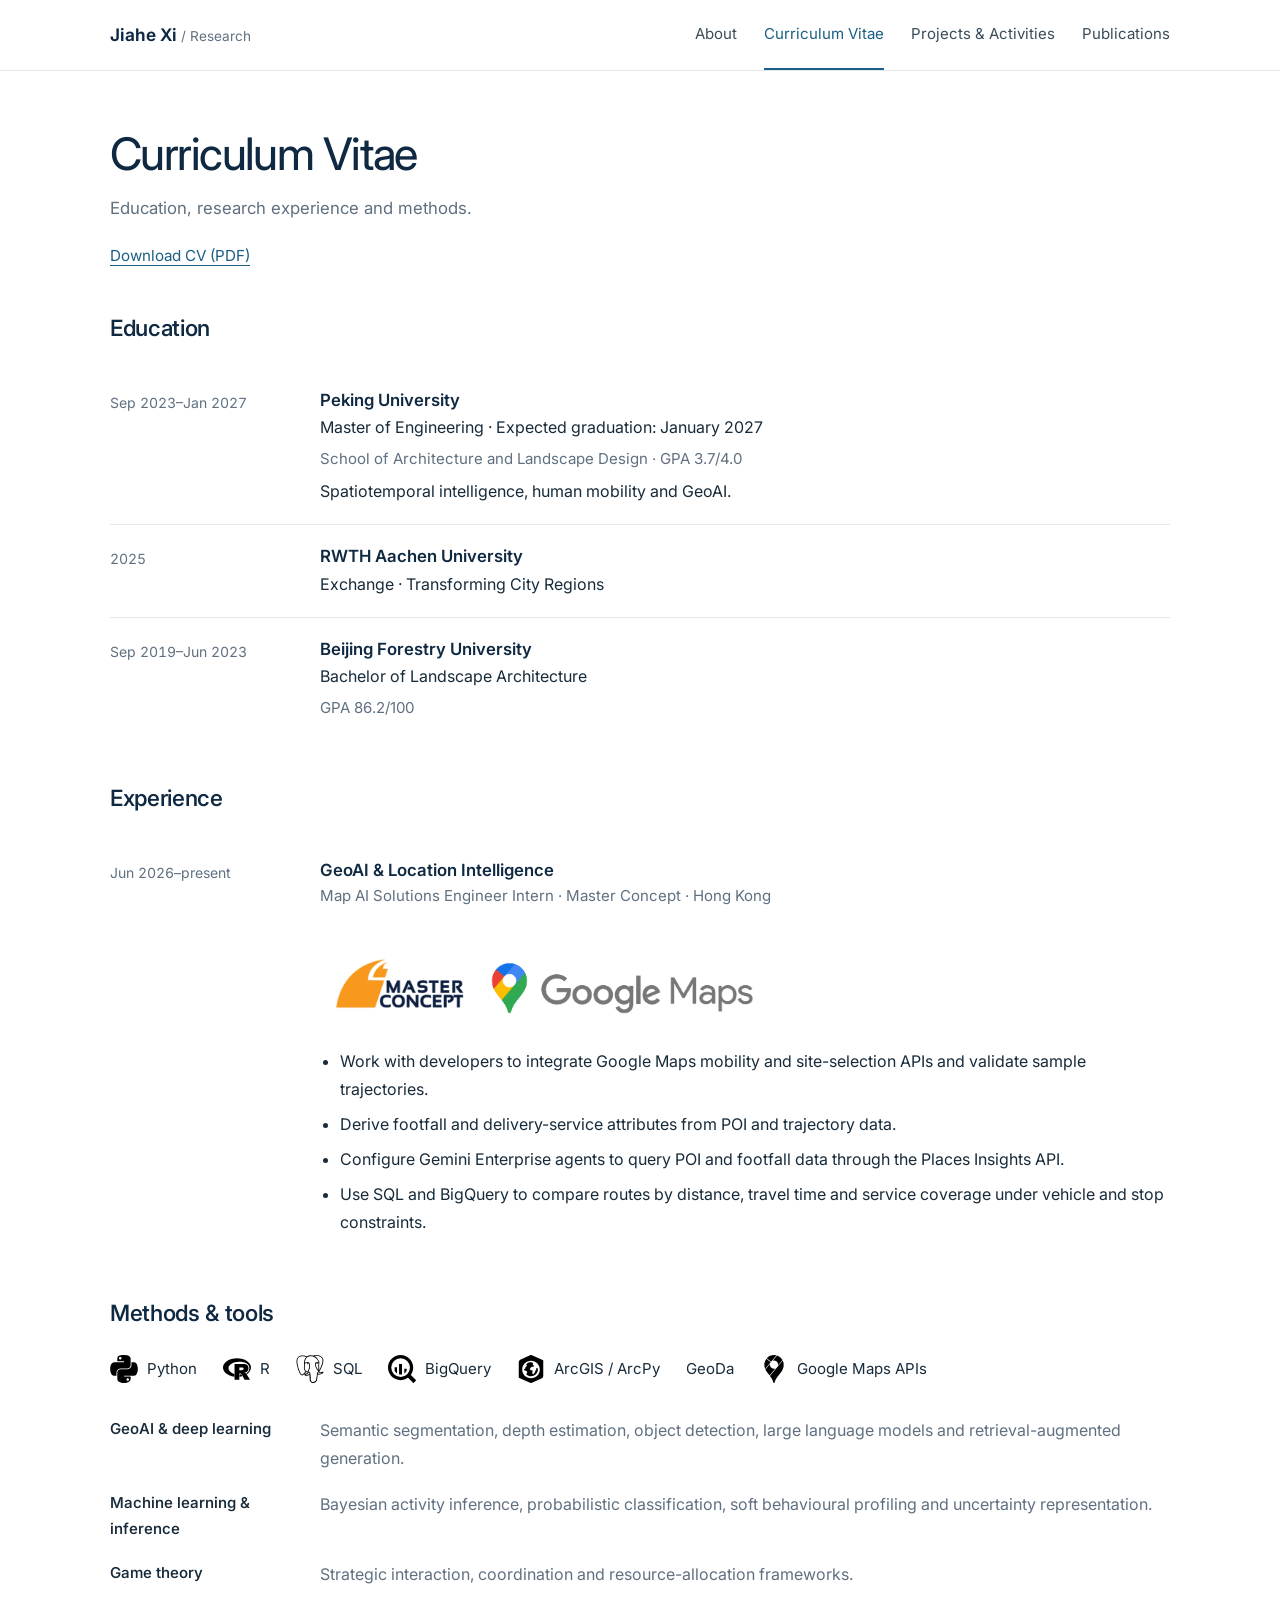
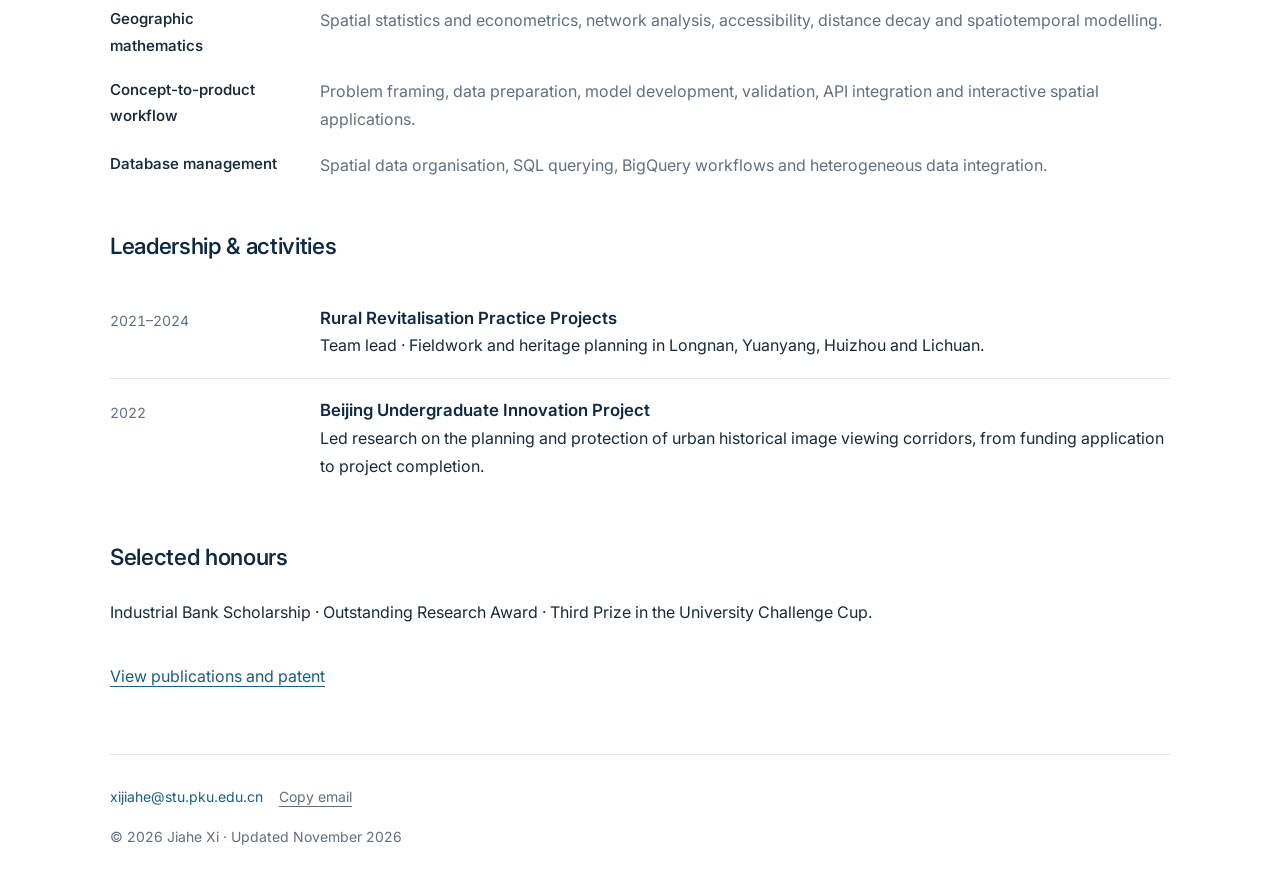
==== commit e57e386e: "Show fieldwork gallery and focus methods on capabilities" ====
--- a/cv.html
+++ b/cv.html
@@ -10,6 +10,6 @@
 <article class="cv-row"><p class="date">Sep 2023–Jan 2027</p><div><h3>Peking University</h3><p>Master of Engineering · Expected graduation: January 2027</p><p class="muted">School of Architecture and Landscape Design · GPA 3.7/4.0</p><p>Spatiotemporal intelligence, human mobility and GeoAI.</p></div></article>
 <article class="cv-row"><p class="date">2025</p><div><h3>RWTH Aachen University</h3><p>Exchange · Transforming City Regions</p></div></article>
 <article class="cv-row"><p class="date">Sep 2019–Jun 2023</p><div><h3>Beijing Forestry University</h3><p>Bachelor of Landscape Architecture</p><p class="muted">GPA 86.2/100</p></div></article></section>
-<section class="cv-section" id="experience"><h2>Experience</h2><article class="cv-row"><p class="date">Jun 2026–present</p><div><h3><a href="project-geoai-site-selection.html">GeoAI &amp; Location Intelligence</a></h3><p class="muted">Map AI Solutions Engineer Intern · Master Concept · Hong Kong</p><img class="company-logo" src="assets/master-concept-maps.png" alt="Master Concept and Google Maps" width="1259" height="303"><ul><li>Work with developers to integrate Google Maps mobility and site-selection APIs and validate sample trajectories.</li><li>Derive footfall and delivery-service attributes from POI and trajectory data.</li><li>Configure Gemini Enterprise agents to query POI and footfall data through the Places Insights API.</li><li>Use SQL and BigQuery to compare routes by distance, travel time and service coverage under vehicle and stop constraints.</li></ul></div></article></section><section class="cv-section"><h2>Methods &amp; tools</h2><div class="tool-logos"><span class="tool-logo"><img src="assets/tool-python.svg" alt="" width="28" height="28"><span>Python</span></span><span class="tool-logo"><img src="assets/tool-r.svg" alt="" width="28" height="28"><span>R</span></span><span class="tool-logo"><img src="assets/tool-postgresql.svg" alt="" width="28" height="28"><span>SQL</span></span><span class="tool-logo"><img src="assets/tool-googlebigquery.svg" alt="" width="28" height="28"><span>BigQuery</span></span><span class="tool-logo"><img src="assets/tool-arcgis.svg" alt="" width="28" height="28"><span>ArcGIS / ArcPy</span></span><span class="tool-logo"><span>GeoDa</span></span><span class="tool-logo"><img src="assets/tool-googlemaps.svg" alt="" width="28" height="28"><span>Google Maps APIs</span></span></div><dl class="skills-list"><div><dt>Programming &amp; data</dt><dd>Python, R, SQL, BigQuery; data processing and statistical analysis.</dd></div><div><dt>Spatial analysis</dt><dd>ArcGIS / ArcPy, GeoDa, Google Maps APIs; POI analysis, catchments and spatial modelling.</dd></div><div><dt>Mobility &amp; GeoAI</dt><dd>Bayesian activity inference, activity-chain analysis, soft mobility profiling, semantic segmentation, depth estimation, object detection, knowledge graphs and RAG.</dd></div></dl></section>
+<section class="cv-section" id="experience"><h2>Experience</h2><article class="cv-row"><p class="date">Jun 2026–present</p><div><h3><a href="project-geoai-site-selection.html">GeoAI &amp; Location Intelligence</a></h3><p class="muted">Map AI Solutions Engineer Intern · Master Concept · Hong Kong</p><img class="company-logo" src="assets/master-concept-maps.png" alt="Master Concept and Google Maps" width="1259" height="303"><ul><li>Work with developers to integrate Google Maps mobility and site-selection APIs and validate sample trajectories.</li><li>Derive footfall and delivery-service attributes from POI and trajectory data.</li><li>Configure Gemini Enterprise agents to query POI and footfall data through the Places Insights API.</li><li>Use SQL and BigQuery to compare routes by distance, travel time and service coverage under vehicle and stop constraints.</li></ul></div></article></section><section class="cv-section"><h2>Methods &amp; tools</h2><div class="tool-logos"><span class="tool-logo"><img src="assets/tool-python.svg" alt="" width="28" height="28"><span>Python</span></span><span class="tool-logo"><img src="assets/tool-r.svg" alt="" width="28" height="28"><span>R</span></span><span class="tool-logo"><img src="assets/tool-postgresql.svg" alt="" width="28" height="28"><span>SQL</span></span><span class="tool-logo"><img src="assets/tool-googlebigquery.svg" alt="" width="28" height="28"><span>BigQuery</span></span><span class="tool-logo"><img src="assets/tool-arcgis.svg" alt="" width="28" height="28"><span>ArcGIS / ArcPy</span></span><span class="tool-logo"><span>GeoDa</span></span><span class="tool-logo"><img src="assets/tool-googlemaps.svg" alt="" width="28" height="28"><span>Google Maps APIs</span></span></div><dl class="skills-list"><div><dt>GeoAI & deep learning</dt><dd>Semantic segmentation, depth estimation, object detection, large language models and retrieval-augmented generation.</dd></div><div><dt>Machine learning & inference</dt><dd>Bayesian activity inference, probabilistic classification, soft behavioural profiling and uncertainty representation.</dd></div><div><dt>Game theory</dt><dd>Strategic interaction, coordination and resource-allocation frameworks.</dd></div><div><dt>Geographic mathematics</dt><dd>Spatial statistics and econometrics, network analysis, accessibility, distance decay and spatiotemporal modelling.</dd></div><div><dt>Concept-to-product workflow</dt><dd>Problem framing, data preparation, model development, validation, API integration and interactive spatial applications.</dd></div><div><dt>Database management</dt><dd>Spatial data organisation, SQL querying, BigQuery workflows and heterogeneous data integration.</dd></div></dl></section>
 <section class="cv-section" id="activities"><h2>Leadership &amp; activities</h2><article class="cv-row"><p class="date">2021–2024</p><div><h3><a href="project-community-fieldwork.html">Rural Revitalisation Practice Projects</a></h3><p>Team lead · Fieldwork and heritage planning in Longnan, Yuanyang, Huizhou and Lichuan.</p></div></article><article class="cv-row"><p class="date">2022</p><div><h3>Beijing Undergraduate Innovation Project</h3><p>Led research on the planning and protection of urban historical image viewing corridors, from funding application to project completion.</p></div></article></section><section class="cv-section"><h2>Selected honours</h2><p>Industrial Bank Scholarship · Outstanding Research Award · Third Prize in the University Challenge Cup.</p></section><p class="page-end-link"><a href="publications.html">View publications and patent</a></p></main>
 <footer class="container site-footer" id="contact"><div><a href="mailto:xijiahe@stu.pku.edu.cn">xijiahe@stu.pku.edu.cn</a><button type="button" class="copy-email" data-copy-email aria-label="Copy email address">Copy email</button><span class="copy-status" role="status" aria-live="polite"></span></div><p>© 2026 Jiahe Xi · Updated November 2026</p></footer></body></html>
--- a/assets/academic.css
+++ b/assets/academic.css
@@ -5,3 +5,5 @@
 @media(max-width:700px){.container{width:calc(100% - 36px)}.navigation{min-height:64px}.menu-toggle{display:block}.nav-links{display:none;position:absolute;top:64px;left:0;right:0;background:white;padding:10px 18px 18px;border-bottom:1px solid var(--line)}.nav-links.is-open{display:grid;gap:0}.nav-links>a{min-height:44px;padding:9px 0;border-bottom:0}.page{padding-top:32px;padding-bottom:44px}.page-heading{margin-bottom:25px}.page-heading h1{font-size:2.1rem}.about-layout{display:flex;flex-direction:column-reverse;gap:26px}.profile-photo{width:min(100%,260px)}.profile-photo img{aspect-ratio:4/5}.profile-photo figcaption{text-align:left}.research-directions{grid-template-columns:1fr;gap:24px}.home-section{margin-top:32px}.project-grid{grid-template-columns:1fr;gap:32px}.project-image{height:230px}.cv-row,.skills-list>div{grid-template-columns:1fr;gap:7px}.cv-row{padding:20px 0}.publication-row{grid-template-columns:112px minmax(0,1fr);gap:16px;padding:18px 0 24px}.publication-image{height:110px}.publication-copy h3{font-size:1rem}.publication-copy>p{font-size:.9rem}.publication-links{gap:10px 14px}.project-figure img{padding:10px;max-height:310px}.site-footer>div{align-items:flex-start}.site-footer a{overflow-wrap:anywhere}}
 @media(max-width:420px){.publication-row{grid-template-columns:1fr}.publication-image{width:170px;height:115px}.publication-copy h3{font-size:1.04rem}}
 @media(prefers-reduced-motion:reduce){html{scroll-behavior:auto}.project-image img{transition:none}}@media print{.site-header,.copy-email,.copy-status{display:none}.page{padding-top:0}.publication-row,.project-card,.cv-row{break-inside:avoid}.site-footer{margin-top:20px}}
+
+.company-logo{display:block;width:min(100%,460px);height:auto;margin-top:15px}.tool-logos{display:flex;flex-wrap:wrap;gap:18px 26px;margin-bottom:24px}.tool-logo{display:inline-flex;align-items:center;gap:9px;font-size:.94rem}.tool-logo img{object-fit:contain}
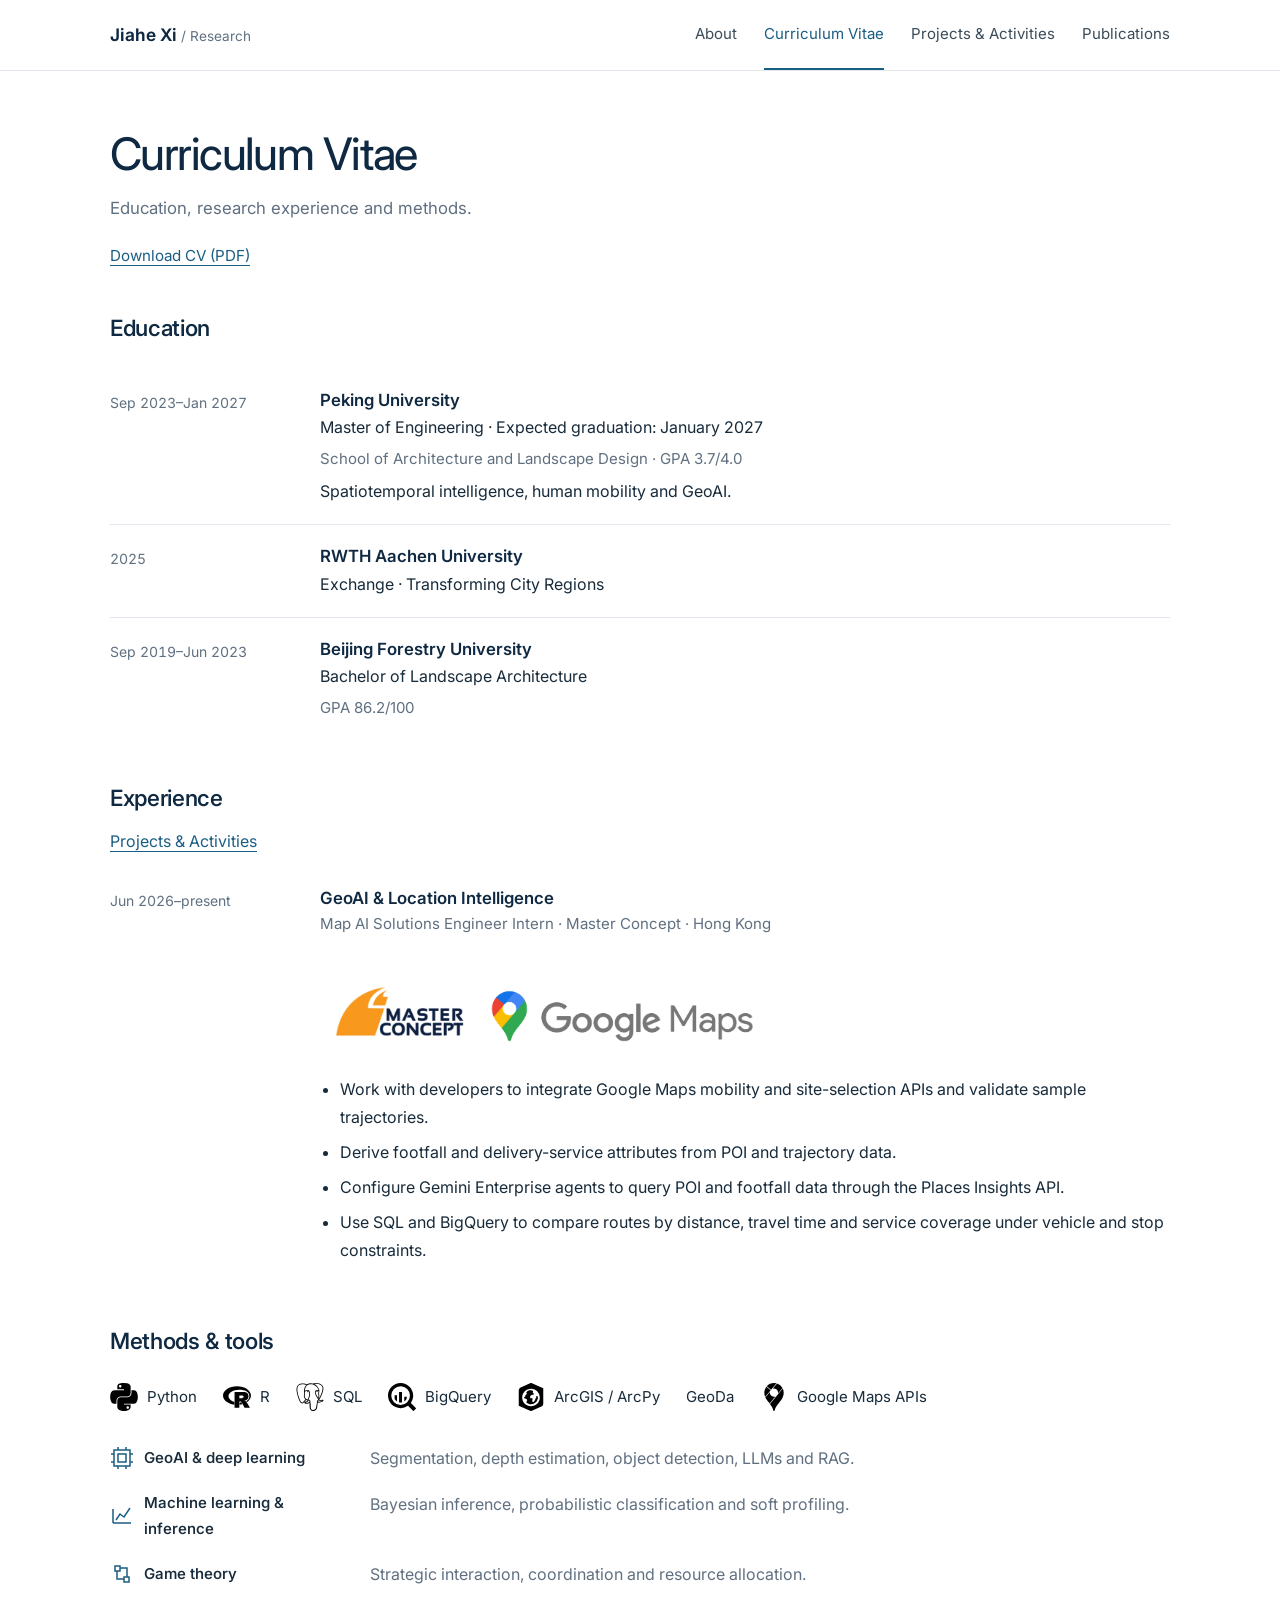
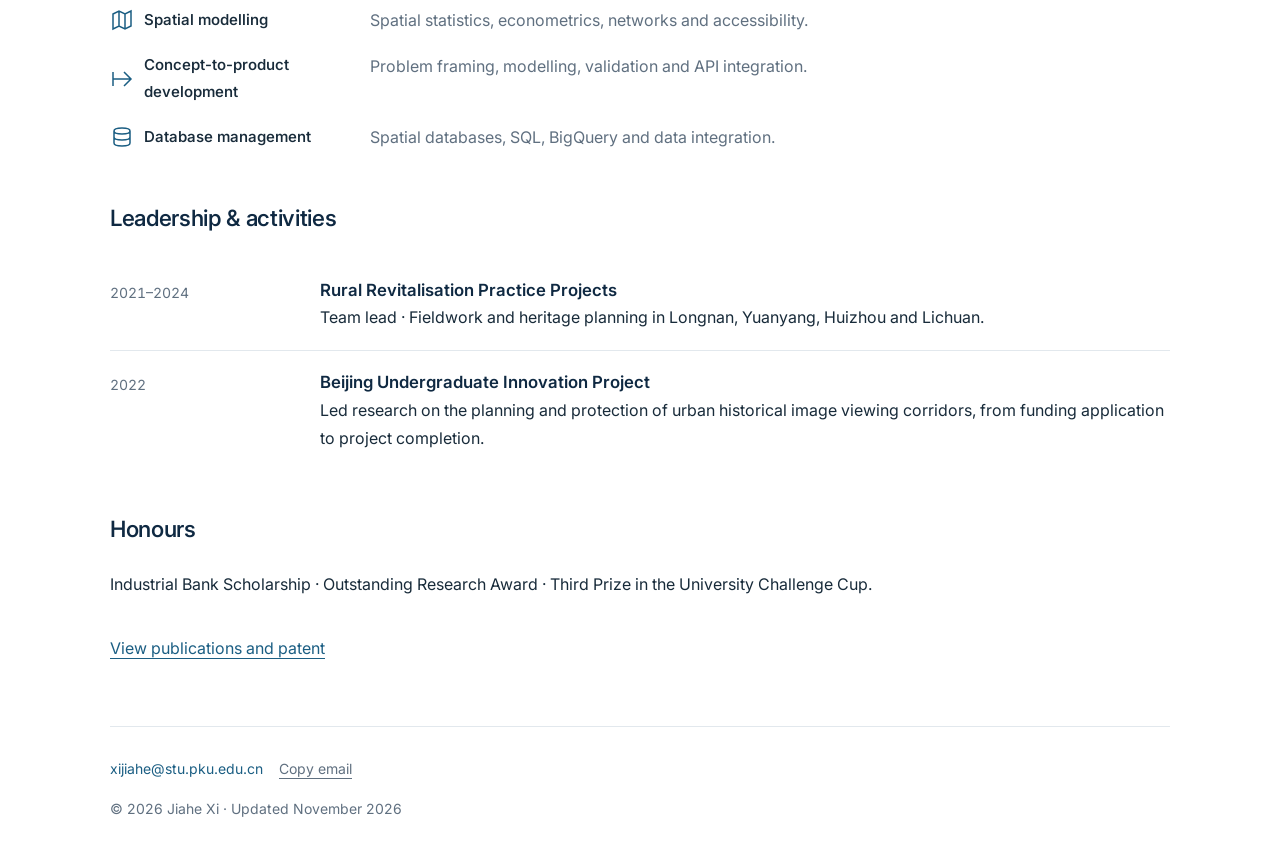
==== commit 1e73f810: "Update About narrative and simplify CV methods" ====
--- a/cv.html
+++ b/cv.html
@@ -10,6 +10,6 @@
 <article class="cv-row"><p class="date">Sep 2023–Jan 2027</p><div><h3>Peking University</h3><p>Master of Engineering · Expected graduation: January 2027</p><p class="muted">School of Architecture and Landscape Design · GPA 3.7/4.0</p><p>Spatiotemporal intelligence, human mobility and GeoAI.</p></div></article>
 <article class="cv-row"><p class="date">2025</p><div><h3>RWTH Aachen University</h3><p>Exchange · Transforming City Regions</p></div></article>
 <article class="cv-row"><p class="date">Sep 2019–Jun 2023</p><div><h3>Beijing Forestry University</h3><p>Bachelor of Landscape Architecture</p><p class="muted">GPA 86.2/100</p></div></article></section>
-<section class="cv-section" id="experience"><h2>Experience</h2><article class="cv-row"><p class="date">Jun 2026–present</p><div><h3><a href="project-geoai-site-selection.html">GeoAI &amp; Location Intelligence</a></h3><p class="muted">Map AI Solutions Engineer Intern · Master Concept · Hong Kong</p><img class="company-logo" src="assets/master-concept-maps.png" alt="Master Concept and Google Maps" width="1259" height="303"><ul><li>Work with developers to integrate Google Maps mobility and site-selection APIs and validate sample trajectories.</li><li>Derive footfall and delivery-service attributes from POI and trajectory data.</li><li>Configure Gemini Enterprise agents to query POI and footfall data through the Places Insights API.</li><li>Use SQL and BigQuery to compare routes by distance, travel time and service coverage under vehicle and stop constraints.</li></ul></div></article></section><section class="cv-section"><h2>Methods &amp; tools</h2><div class="tool-logos"><span class="tool-logo"><img src="assets/tool-python.svg" alt="" width="28" height="28"><span>Python</span></span><span class="tool-logo"><img src="assets/tool-r.svg" alt="" width="28" height="28"><span>R</span></span><span class="tool-logo"><img src="assets/tool-postgresql.svg" alt="" width="28" height="28"><span>SQL</span></span><span class="tool-logo"><img src="assets/tool-googlebigquery.svg" alt="" width="28" height="28"><span>BigQuery</span></span><span class="tool-logo"><img src="assets/tool-arcgis.svg" alt="" width="28" height="28"><span>ArcGIS / ArcPy</span></span><span class="tool-logo"><span>GeoDa</span></span><span class="tool-logo"><img src="assets/tool-googlemaps.svg" alt="" width="28" height="28"><span>Google Maps APIs</span></span></div><dl class="skills-list"><div><dt>GeoAI & deep learning</dt><dd>Semantic segmentation, depth estimation, object detection, large language models and retrieval-augmented generation.</dd></div><div><dt>Machine learning & inference</dt><dd>Bayesian activity inference, probabilistic classification, soft behavioural profiling and uncertainty representation.</dd></div><div><dt>Game theory</dt><dd>Strategic interaction, coordination and resource-allocation frameworks.</dd></div><div><dt>Geographic mathematics</dt><dd>Spatial statistics and econometrics, network analysis, accessibility, distance decay and spatiotemporal modelling.</dd></div><div><dt>Concept-to-product workflow</dt><dd>Problem framing, data preparation, model development, validation, API integration and interactive spatial applications.</dd></div><div><dt>Database management</dt><dd>Spatial data organisation, SQL querying, BigQuery workflows and heterogeneous data integration.</dd></div></dl></section>
-<section class="cv-section" id="activities"><h2>Leadership &amp; activities</h2><article class="cv-row"><p class="date">2021–2024</p><div><h3><a href="project-community-fieldwork.html">Rural Revitalisation Practice Projects</a></h3><p>Team lead · Fieldwork and heritage planning in Longnan, Yuanyang, Huizhou and Lichuan.</p></div></article><article class="cv-row"><p class="date">2022</p><div><h3>Beijing Undergraduate Innovation Project</h3><p>Led research on the planning and protection of urban historical image viewing corridors, from funding application to project completion.</p></div></article></section><section class="cv-section"><h2>Selected honours</h2><p>Industrial Bank Scholarship · Outstanding Research Award · Third Prize in the University Challenge Cup.</p></section><p class="page-end-link"><a href="publications.html">View publications and patent</a></p></main>
+<section class="cv-section" id="experience"><h2>Experience</h2><p class="experience-project-link"><a href="projects.html">Projects &amp; Activities</a></p><article class="cv-row"><p class="date">Jun 2026–present</p><div><h3><a href="project-geoai-site-selection.html">GeoAI &amp; Location Intelligence</a></h3><p class="muted">Map AI Solutions Engineer Intern · Master Concept · Hong Kong</p><img class="company-logo" src="assets/master-concept-maps.png" alt="Master Concept and Google Maps" width="1259" height="303"><ul><li>Work with developers to integrate Google Maps mobility and site-selection APIs and validate sample trajectories.</li><li>Derive footfall and delivery-service attributes from POI and trajectory data.</li><li>Configure Gemini Enterprise agents to query POI and footfall data through the Places Insights API.</li><li>Use SQL and BigQuery to compare routes by distance, travel time and service coverage under vehicle and stop constraints.</li></ul></div></article></section><section class="cv-section"><h2>Methods &amp; tools</h2><div class="tool-logos"><span class="tool-logo"><img src="assets/tool-python.svg" alt="" width="28" height="28"><span>Python</span></span><span class="tool-logo"><img src="assets/tool-r.svg" alt="" width="28" height="28"><span>R</span></span><span class="tool-logo"><img src="assets/tool-postgresql.svg" alt="" width="28" height="28"><span>SQL</span></span><span class="tool-logo"><img src="assets/tool-googlebigquery.svg" alt="" width="28" height="28"><span>BigQuery</span></span><span class="tool-logo"><img src="assets/tool-arcgis.svg" alt="" width="28" height="28"><span>ArcGIS / ArcPy</span></span><span class="tool-logo"><span>GeoDa</span></span><span class="tool-logo"><img src="assets/tool-googlemaps.svg" alt="" width="28" height="28"><span>Google Maps APIs</span></span></div><dl class="skills-list"><div><dt><svg class="method-icon" viewBox="0 0 24 24" fill="none" stroke="currentColor" stroke-width="1.5" aria-hidden="true"><path d="M4 4h16v16H4z M8 8h8v8H8z M1 8h3m-3 8h3m16-8h3m-3 8h3M8 1v3m8-3v3M8 20v3m8-3v3"/></svg><span>GeoAI & deep learning</span></dt><dd>Segmentation, depth estimation, object detection, LLMs and RAG.</dd></div><div><dt><svg class="method-icon" viewBox="0 0 24 24" fill="none" stroke="currentColor" stroke-width="1.5" aria-hidden="true"><path d="M3 19V5m0 14h18M6 16l4-6 4 3 6-9"/></svg><span>Machine learning & inference</span></dt><dd>Bayesian inference, probabilistic classification and soft profiling.</dd></div><div><dt><svg class="method-icon" viewBox="0 0 24 24" fill="none" stroke="currentColor" stroke-width="1.5" aria-hidden="true"><path d="M5 4h5v5H5z M14 15h5v5h-5z M7 9v8h7M10 6h7v9"/></svg><span>Game theory</span></dt><dd>Strategic interaction, coordination and resource allocation.</dd></div><div><dt><svg class="method-icon" viewBox="0 0 24 24" fill="none" stroke="currentColor" stroke-width="1.5" aria-hidden="true"><path d="M3 6l6-3 6 3 6-3v15l-6 3-6-3-6 3z M9 3v15m6-12v15"/></svg><span>Spatial modelling</span></dt><dd>Spatial statistics, econometrics, networks and accessibility.</dd></div><div><dt><svg class="method-icon" viewBox="0 0 24 24" fill="none" stroke="currentColor" stroke-width="1.5" aria-hidden="true"><path d="M3 12h18M14 5l7 7-7 7M3 5v14"/></svg><span>Concept-to-product development</span></dt><dd>Problem framing, modelling, validation and API integration.</dd></div><div><dt><svg class="method-icon" viewBox="0 0 24 24" fill="none" stroke="currentColor" stroke-width="1.5" aria-hidden="true"><path d="M4 6c0-4 16-4 16 0s-16 4-16 0v12c0 4 16 4 16 0V6M4 12c0 4 16 4 16 0"/></svg><span>Database management</span></dt><dd>Spatial databases, SQL, BigQuery and data integration.</dd></div></dl></section>
+<section class="cv-section" id="activities"><h2>Leadership &amp; activities</h2><article class="cv-row"><p class="date">2021–2024</p><div><h3><a href="project-community-fieldwork.html">Rural Revitalisation Practice Projects</a></h3><p>Team lead · Fieldwork and heritage planning in Longnan, Yuanyang, Huizhou and Lichuan.</p></div></article><article class="cv-row"><p class="date">2022</p><div><h3>Beijing Undergraduate Innovation Project</h3><p>Led research on the planning and protection of urban historical image viewing corridors, from funding application to project completion.</p></div></article></section><section class="cv-section"><h2>Honours</h2><p>Industrial Bank Scholarship · Outstanding Research Award · Third Prize in the University Challenge Cup.</p></section><p class="page-end-link"><a href="publications.html">View publications and patent</a></p></main>
 <footer class="container site-footer" id="contact"><div><a href="mailto:xijiahe@stu.pku.edu.cn">xijiahe@stu.pku.edu.cn</a><button type="button" class="copy-email" data-copy-email aria-label="Copy email address">Copy email</button><span class="copy-status" role="status" aria-live="polite"></span></div><p>© 2026 Jiahe Xi · Updated November 2026</p></footer></body></html>
--- a/assets/academic.css
+++ b/assets/academic.css
@@ -7,3 +7,5 @@
 @media(prefers-reduced-motion:reduce){html{scroll-behavior:auto}.project-image img{transition:none}}@media print{.site-header,.copy-email,.copy-status{display:none}.page{padding-top:0}.publication-row,.project-card,.cv-row{break-inside:avoid}.site-footer{margin-top:20px}}
 
 .company-logo{display:block;width:min(100%,460px);height:auto;margin-top:15px}.tool-logos{display:flex;flex-wrap:wrap;gap:18px 26px;margin-bottom:24px}.tool-logo{display:inline-flex;align-items:center;gap:9px;font-size:.94rem}.tool-logo img{object-fit:contain}
+
+.method-icon{width:24px;height:24px;flex:none;color:var(--accent)}.skills-list dt{display:flex;align-items:center;gap:10px}.skills-list>div{grid-template-columns:230px minmax(0,1fr)}.research-statement{margin-top:36px;padding-top:24px;border-top:1px solid var(--line);color:var(--muted)}.experience-project-link{margin-top:-12px;margin-bottom:12px}.experience-project-link a{text-decoration:underline;text-underline-offset:4px}@media(max-width:700px){.skills-list>div{grid-template-columns:1fr}}
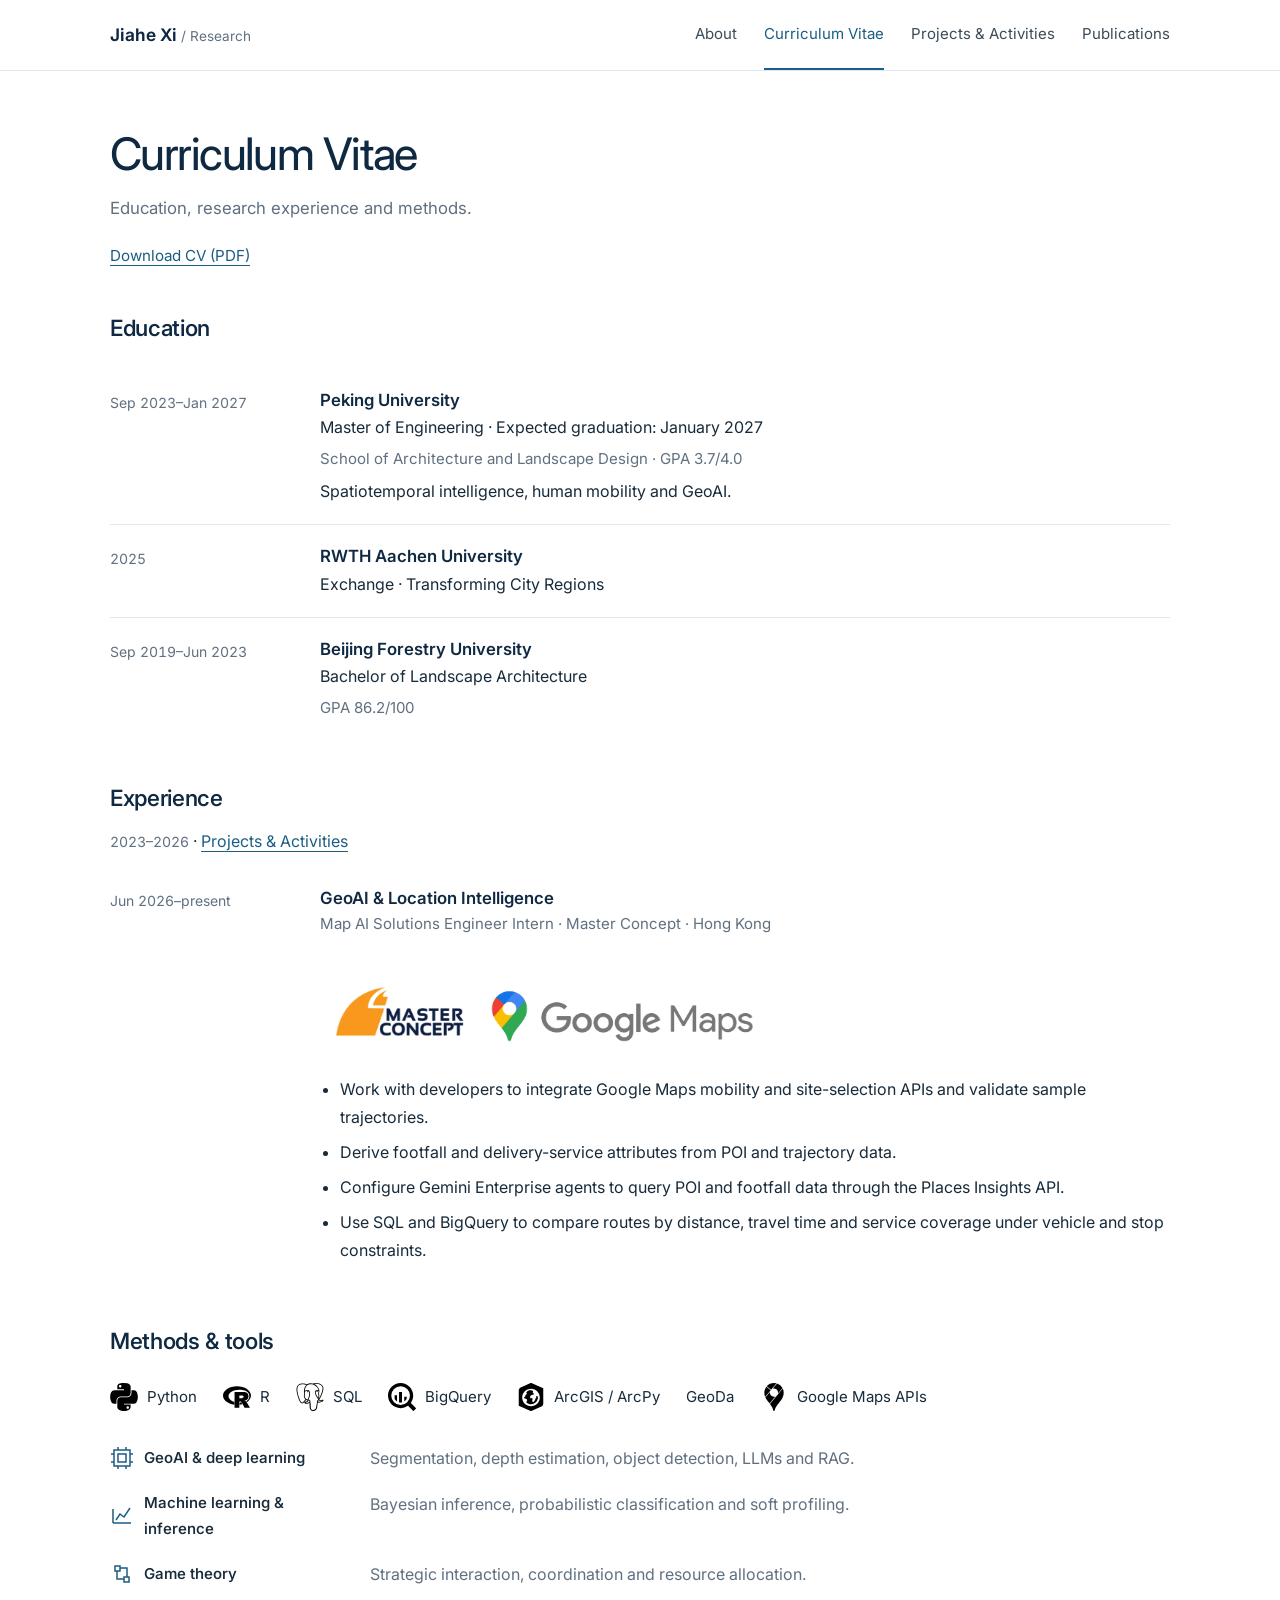
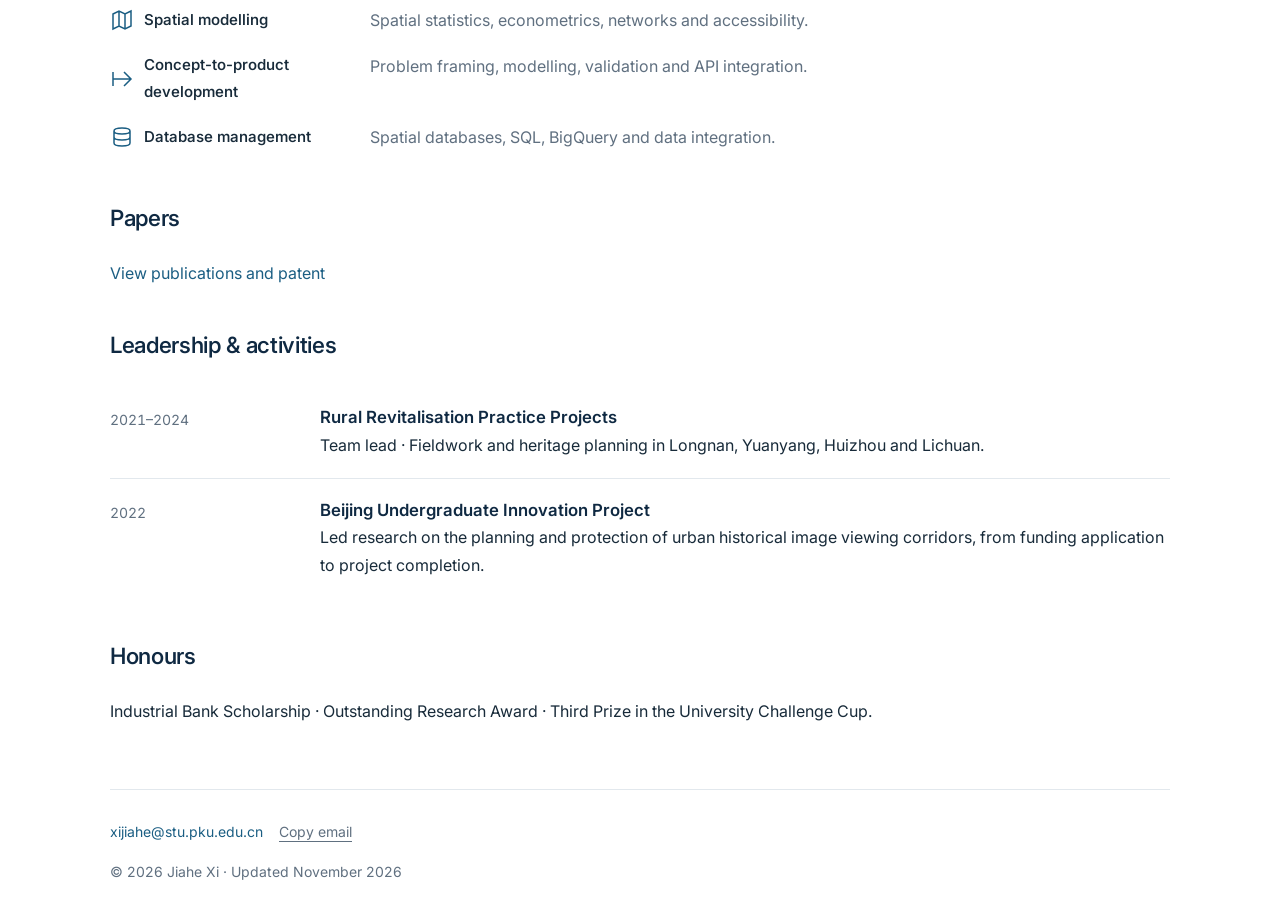
==== commit f6005b28: "Unify urban history publications and add CV papers link" ====
--- a/cv.html
+++ b/cv.html
@@ -10,6 +10,6 @@
 <article class="cv-row"><p class="date">Sep 2023–Jan 2027</p><div><h3>Peking University</h3><p>Master of Engineering · Expected graduation: January 2027</p><p class="muted">School of Architecture and Landscape Design · GPA 3.7/4.0</p><p>Spatiotemporal intelligence, human mobility and GeoAI.</p></div></article>
 <article class="cv-row"><p class="date">2025</p><div><h3>RWTH Aachen University</h3><p>Exchange · Transforming City Regions</p></div></article>
 <article class="cv-row"><p class="date">Sep 2019–Jun 2023</p><div><h3>Beijing Forestry University</h3><p>Bachelor of Landscape Architecture</p><p class="muted">GPA 86.2/100</p></div></article></section>
-<section class="cv-section" id="experience"><h2>Experience</h2><p class="experience-project-link"><a href="projects.html">Projects &amp; Activities</a></p><article class="cv-row"><p class="date">Jun 2026–present</p><div><h3><a href="project-geoai-site-selection.html">GeoAI &amp; Location Intelligence</a></h3><p class="muted">Map AI Solutions Engineer Intern · Master Concept · Hong Kong</p><img class="company-logo" src="assets/master-concept-maps.png" alt="Master Concept and Google Maps" width="1259" height="303"><ul><li>Work with developers to integrate Google Maps mobility and site-selection APIs and validate sample trajectories.</li><li>Derive footfall and delivery-service attributes from POI and trajectory data.</li><li>Configure Gemini Enterprise agents to query POI and footfall data through the Places Insights API.</li><li>Use SQL and BigQuery to compare routes by distance, travel time and service coverage under vehicle and stop constraints.</li></ul></div></article></section><section class="cv-section"><h2>Methods &amp; tools</h2><div class="tool-logos"><span class="tool-logo"><img src="assets/tool-python.svg" alt="" width="28" height="28"><span>Python</span></span><span class="tool-logo"><img src="assets/tool-r.svg" alt="" width="28" height="28"><span>R</span></span><span class="tool-logo"><img src="assets/tool-postgresql.svg" alt="" width="28" height="28"><span>SQL</span></span><span class="tool-logo"><img src="assets/tool-googlebigquery.svg" alt="" width="28" height="28"><span>BigQuery</span></span><span class="tool-logo"><img src="assets/tool-arcgis.svg" alt="" width="28" height="28"><span>ArcGIS / ArcPy</span></span><span class="tool-logo"><span>GeoDa</span></span><span class="tool-logo"><img src="assets/tool-googlemaps.svg" alt="" width="28" height="28"><span>Google Maps APIs</span></span></div><dl class="skills-list"><div><dt><svg class="method-icon" viewBox="0 0 24 24" fill="none" stroke="currentColor" stroke-width="1.5" aria-hidden="true"><path d="M4 4h16v16H4z M8 8h8v8H8z M1 8h3m-3 8h3m16-8h3m-3 8h3M8 1v3m8-3v3M8 20v3m8-3v3"/></svg><span>GeoAI & deep learning</span></dt><dd>Segmentation, depth estimation, object detection, LLMs and RAG.</dd></div><div><dt><svg class="method-icon" viewBox="0 0 24 24" fill="none" stroke="currentColor" stroke-width="1.5" aria-hidden="true"><path d="M3 19V5m0 14h18M6 16l4-6 4 3 6-9"/></svg><span>Machine learning & inference</span></dt><dd>Bayesian inference, probabilistic classification and soft profiling.</dd></div><div><dt><svg class="method-icon" viewBox="0 0 24 24" fill="none" stroke="currentColor" stroke-width="1.5" aria-hidden="true"><path d="M5 4h5v5H5z M14 15h5v5h-5z M7 9v8h7M10 6h7v9"/></svg><span>Game theory</span></dt><dd>Strategic interaction, coordination and resource allocation.</dd></div><div><dt><svg class="method-icon" viewBox="0 0 24 24" fill="none" stroke="currentColor" stroke-width="1.5" aria-hidden="true"><path d="M3 6l6-3 6 3 6-3v15l-6 3-6-3-6 3z M9 3v15m6-12v15"/></svg><span>Spatial modelling</span></dt><dd>Spatial statistics, econometrics, networks and accessibility.</dd></div><div><dt><svg class="method-icon" viewBox="0 0 24 24" fill="none" stroke="currentColor" stroke-width="1.5" aria-hidden="true"><path d="M3 12h18M14 5l7 7-7 7M3 5v14"/></svg><span>Concept-to-product development</span></dt><dd>Problem framing, modelling, validation and API integration.</dd></div><div><dt><svg class="method-icon" viewBox="0 0 24 24" fill="none" stroke="currentColor" stroke-width="1.5" aria-hidden="true"><path d="M4 6c0-4 16-4 16 0s-16 4-16 0v12c0 4 16 4 16 0V6M4 12c0 4 16 4 16 0"/></svg><span>Database management</span></dt><dd>Spatial databases, SQL, BigQuery and data integration.</dd></div></dl></section>
-<section class="cv-section" id="activities"><h2>Leadership &amp; activities</h2><article class="cv-row"><p class="date">2021–2024</p><div><h3><a href="project-community-fieldwork.html">Rural Revitalisation Practice Projects</a></h3><p>Team lead · Fieldwork and heritage planning in Longnan, Yuanyang, Huizhou and Lichuan.</p></div></article><article class="cv-row"><p class="date">2022</p><div><h3>Beijing Undergraduate Innovation Project</h3><p>Led research on the planning and protection of urban historical image viewing corridors, from funding application to project completion.</p></div></article></section><section class="cv-section"><h2>Honours</h2><p>Industrial Bank Scholarship · Outstanding Research Award · Third Prize in the University Challenge Cup.</p></section><p class="page-end-link"><a href="publications.html">View publications and patent</a></p></main>
+<section class="cv-section" id="experience"><h2>Experience</h2><p class="experience-project-link"><span class="date">2023–2026</span> · <a href="projects.html">Projects &amp; Activities</a></p><article class="cv-row"><p class="date">Jun 2026–present</p><div><h3><a href="project-geoai-site-selection.html">GeoAI &amp; Location Intelligence</a></h3><p class="muted">Map AI Solutions Engineer Intern · Master Concept · Hong Kong</p><img class="company-logo" src="assets/master-concept-maps.png" alt="Master Concept and Google Maps" width="1259" height="303"><ul><li>Work with developers to integrate Google Maps mobility and site-selection APIs and validate sample trajectories.</li><li>Derive footfall and delivery-service attributes from POI and trajectory data.</li><li>Configure Gemini Enterprise agents to query POI and footfall data through the Places Insights API.</li><li>Use SQL and BigQuery to compare routes by distance, travel time and service coverage under vehicle and stop constraints.</li></ul></div></article></section><section class="cv-section"><h2>Methods &amp; tools</h2><div class="tool-logos"><span class="tool-logo"><img src="assets/tool-python.svg" alt="" width="28" height="28"><span>Python</span></span><span class="tool-logo"><img src="assets/tool-r.svg" alt="" width="28" height="28"><span>R</span></span><span class="tool-logo"><img src="assets/tool-postgresql.svg" alt="" width="28" height="28"><span>SQL</span></span><span class="tool-logo"><img src="assets/tool-googlebigquery.svg" alt="" width="28" height="28"><span>BigQuery</span></span><span class="tool-logo"><img src="assets/tool-arcgis.svg" alt="" width="28" height="28"><span>ArcGIS / ArcPy</span></span><span class="tool-logo"><span>GeoDa</span></span><span class="tool-logo"><img src="assets/tool-googlemaps.svg" alt="" width="28" height="28"><span>Google Maps APIs</span></span></div><dl class="skills-list"><div><dt><svg class="method-icon" viewBox="0 0 24 24" fill="none" stroke="currentColor" stroke-width="1.5" aria-hidden="true"><path d="M4 4h16v16H4z M8 8h8v8H8z M1 8h3m-3 8h3m16-8h3m-3 8h3M8 1v3m8-3v3M8 20v3m8-3v3"/></svg><span>GeoAI & deep learning</span></dt><dd>Segmentation, depth estimation, object detection, LLMs and RAG.</dd></div><div><dt><svg class="method-icon" viewBox="0 0 24 24" fill="none" stroke="currentColor" stroke-width="1.5" aria-hidden="true"><path d="M3 19V5m0 14h18M6 16l4-6 4 3 6-9"/></svg><span>Machine learning & inference</span></dt><dd>Bayesian inference, probabilistic classification and soft profiling.</dd></div><div><dt><svg class="method-icon" viewBox="0 0 24 24" fill="none" stroke="currentColor" stroke-width="1.5" aria-hidden="true"><path d="M5 4h5v5H5z M14 15h5v5h-5z M7 9v8h7M10 6h7v9"/></svg><span>Game theory</span></dt><dd>Strategic interaction, coordination and resource allocation.</dd></div><div><dt><svg class="method-icon" viewBox="0 0 24 24" fill="none" stroke="currentColor" stroke-width="1.5" aria-hidden="true"><path d="M3 6l6-3 6 3 6-3v15l-6 3-6-3-6 3z M9 3v15m6-12v15"/></svg><span>Spatial modelling</span></dt><dd>Spatial statistics, econometrics, networks and accessibility.</dd></div><div><dt><svg class="method-icon" viewBox="0 0 24 24" fill="none" stroke="currentColor" stroke-width="1.5" aria-hidden="true"><path d="M3 12h18M14 5l7 7-7 7M3 5v14"/></svg><span>Concept-to-product development</span></dt><dd>Problem framing, modelling, validation and API integration.</dd></div><div><dt><svg class="method-icon" viewBox="0 0 24 24" fill="none" stroke="currentColor" stroke-width="1.5" aria-hidden="true"><path d="M4 6c0-4 16-4 16 0s-16 4-16 0v12c0 4 16 4 16 0V6M4 12c0 4 16 4 16 0"/></svg><span>Database management</span></dt><dd>Spatial databases, SQL, BigQuery and data integration.</dd></div></dl></section>
+<section class="cv-section"><h2>Papers</h2><p><a href="publications.html">View publications and patent</a></p></section><section class="cv-section" id="activities"><h2>Leadership &amp; activities</h2><article class="cv-row"><p class="date">2021–2024</p><div><h3><a href="project-community-fieldwork.html">Rural Revitalisation Practice Projects</a></h3><p>Team lead · Fieldwork and heritage planning in Longnan, Yuanyang, Huizhou and Lichuan.</p></div></article><article class="cv-row"><p class="date">2022</p><div><h3>Beijing Undergraduate Innovation Project</h3><p>Led research on the planning and protection of urban historical image viewing corridors, from funding application to project completion.</p></div></article></section><section class="cv-section"><h2>Honours</h2><p>Industrial Bank Scholarship · Outstanding Research Award · Third Prize in the University Challenge Cup.</p></section></main>
 <footer class="container site-footer" id="contact"><div><a href="mailto:xijiahe@stu.pku.edu.cn">xijiahe@stu.pku.edu.cn</a><button type="button" class="copy-email" data-copy-email aria-label="Copy email address">Copy email</button><span class="copy-status" role="status" aria-live="polite"></span></div><p>© 2026 Jiahe Xi · Updated November 2026</p></footer></body></html>
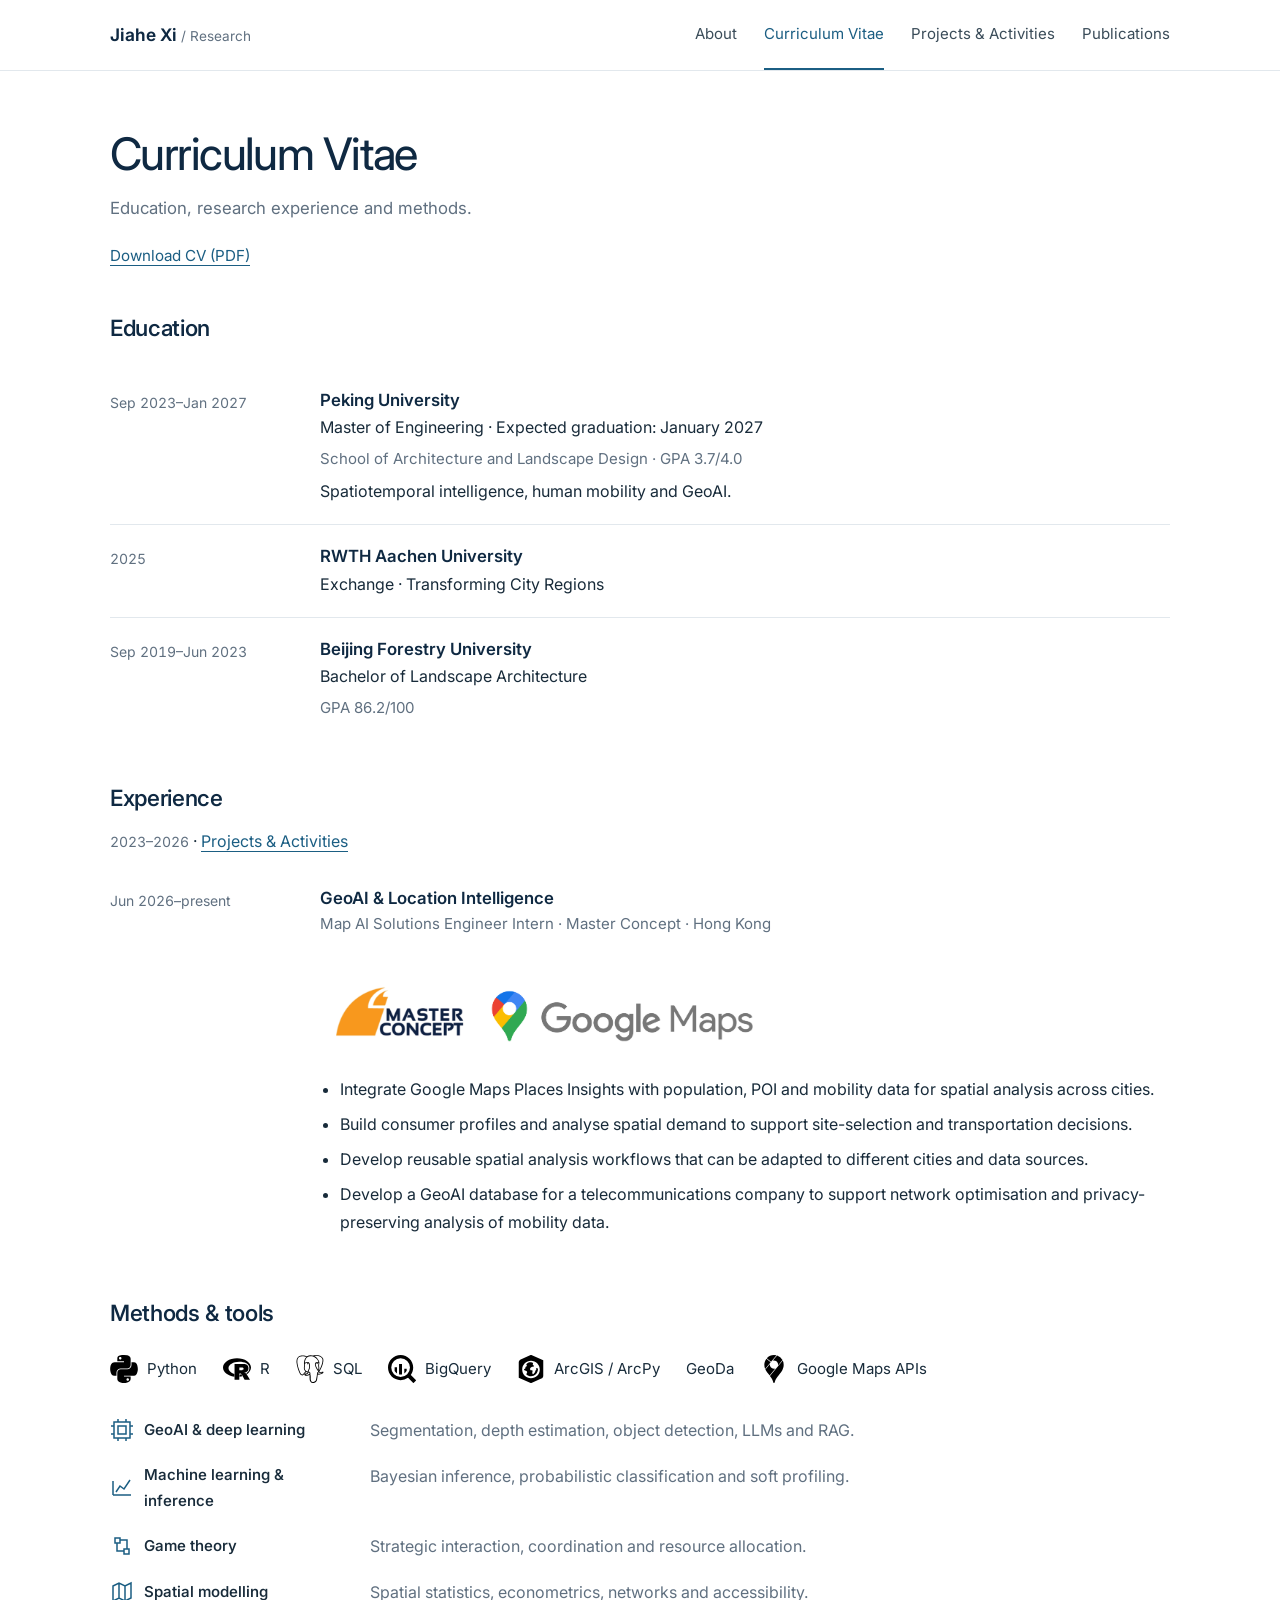
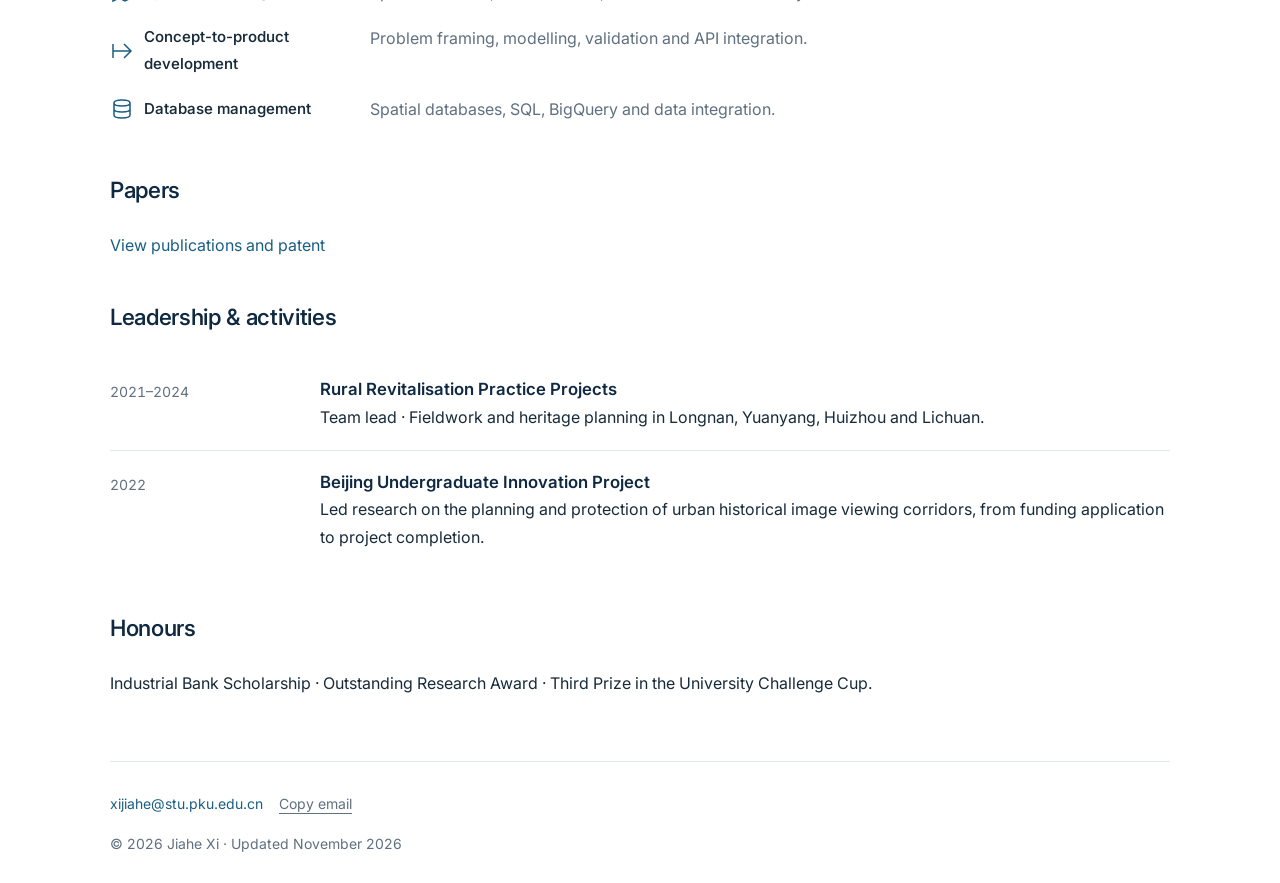
==== commit a654ed44: "Make internship duties concrete and highlight About keywords" ====
--- a/cv.html
+++ b/cv.html
@@ -1,15 +1,16 @@
-<!doctype html>
-<html lang="en"><head><meta charset="utf-8"><meta name="viewport" content="width=device-width, initial-scale=1">
-<title>Curriculum Vitae | Jiahe Xi</title><meta name="description" content="Education, research experience, methods and activities of Jiahe Xi."><meta name="theme-color" content="#0F2942">
-<link rel="icon" href="assets/favicon.svg" type="image/svg+xml"><link rel="preconnect" href="https://fonts.googleapis.com"><link rel="preconnect" href="https://fonts.gstatic.com" crossorigin>
-<link href="https://fonts.googleapis.com/css2?family=Inter:wght@400;450;500;600;650;700&amp;display=swap" rel="stylesheet"><link rel="stylesheet" href="assets/academic.css"><script src="assets/academic.js" defer></script></head>
+<!DOCTYPE html>
+
+<html lang="en"><head><meta charset="utf-8"/><meta content="width=device-width, initial-scale=1" name="viewport"/>
+<title>Curriculum Vitae | Jiahe Xi</title><meta content="Education, research experience, methods and activities of Jiahe Xi." name="description"/><meta content="#0F2942" name="theme-color"/>
+<link href="assets/favicon.svg" rel="icon" type="image/svg+xml"/><link href="https://fonts.googleapis.com" rel="preconnect"/><link crossorigin="" href="https://fonts.gstatic.com" rel="preconnect"/>
+<link href="https://fonts.googleapis.com/css2?family=Inter:wght@400;450;500;600;650;700&amp;display=swap" rel="stylesheet"/><link href="assets/academic.css" rel="stylesheet"/><script defer="" src="assets/academic.js"></script></head>
 <body id="top"><a class="skip-link" href="#main">Skip to content</a>
-<header class="site-header"><nav class="navigation container" aria-label="Primary navigation"><a class="brand" href="index.html"><strong>Jiahe Xi</strong><span> / Research</span></a><button class="menu-toggle" type="button" aria-label="Toggle navigation" aria-controls="site-navigation" aria-expanded="false"><span></span><span></span></button><div class="nav-links" id="site-navigation"><a href="index.html">About</a><a href="cv.html" aria-current="page">Curriculum Vitae</a><a href="projects.html">Projects &amp; Activities</a><a href="publications.html">Publications</a></div></nav></header>
-<main class="container page" id="main"><header class="page-heading"><h1>Curriculum Vitae</h1><p class="subtitle">Education, research experience and methods.</p><a class="download-link" href="assets/JiaheXi_CV.pdf" target="_blank" rel="noopener">Download CV (PDF)</a></header>
+<header class="site-header"><nav aria-label="Primary navigation" class="navigation container"><a class="brand" href="index.html"><strong>Jiahe Xi</strong><span> / Research</span></a><button aria-controls="site-navigation" aria-expanded="false" aria-label="Toggle navigation" class="menu-toggle" type="button"><span></span><span></span></button><div class="nav-links" id="site-navigation"><a href="index.html">About</a><a aria-current="page" href="cv.html">Curriculum Vitae</a><a href="projects.html">Projects &amp; Activities</a><a href="publications.html">Publications</a></div></nav></header>
+<main class="container page" id="main"><header class="page-heading"><h1>Curriculum Vitae</h1><p class="subtitle">Education, research experience and methods.</p><a class="download-link" href="assets/JiaheXi_CV.pdf" rel="noopener" target="_blank">Download CV (PDF)</a></header>
 <section class="cv-section" id="education"><h2>Education</h2>
 <article class="cv-row"><p class="date">Sep 2023–Jan 2027</p><div><h3>Peking University</h3><p>Master of Engineering · Expected graduation: January 2027</p><p class="muted">School of Architecture and Landscape Design · GPA 3.7/4.0</p><p>Spatiotemporal intelligence, human mobility and GeoAI.</p></div></article>
 <article class="cv-row"><p class="date">2025</p><div><h3>RWTH Aachen University</h3><p>Exchange · Transforming City Regions</p></div></article>
 <article class="cv-row"><p class="date">Sep 2019–Jun 2023</p><div><h3>Beijing Forestry University</h3><p>Bachelor of Landscape Architecture</p><p class="muted">GPA 86.2/100</p></div></article></section>
-<section class="cv-section" id="experience"><h2>Experience</h2><p class="experience-project-link"><span class="date">2023–2026</span> · <a href="projects.html">Projects &amp; Activities</a></p><article class="cv-row"><p class="date">Jun 2026–present</p><div><h3><a href="project-geoai-site-selection.html">GeoAI &amp; Location Intelligence</a></h3><p class="muted">Map AI Solutions Engineer Intern · Master Concept · Hong Kong</p><img class="company-logo" src="assets/master-concept-maps.png" alt="Master Concept and Google Maps" width="1259" height="303"><ul><li>Work with developers to integrate Google Maps mobility and site-selection APIs and validate sample trajectories.</li><li>Derive footfall and delivery-service attributes from POI and trajectory data.</li><li>Configure Gemini Enterprise agents to query POI and footfall data through the Places Insights API.</li><li>Use SQL and BigQuery to compare routes by distance, travel time and service coverage under vehicle and stop constraints.</li></ul></div></article></section><section class="cv-section"><h2>Methods &amp; tools</h2><div class="tool-logos"><span class="tool-logo"><img src="assets/tool-python.svg" alt="" width="28" height="28"><span>Python</span></span><span class="tool-logo"><img src="assets/tool-r.svg" alt="" width="28" height="28"><span>R</span></span><span class="tool-logo"><img src="assets/tool-postgresql.svg" alt="" width="28" height="28"><span>SQL</span></span><span class="tool-logo"><img src="assets/tool-googlebigquery.svg" alt="" width="28" height="28"><span>BigQuery</span></span><span class="tool-logo"><img src="assets/tool-arcgis.svg" alt="" width="28" height="28"><span>ArcGIS / ArcPy</span></span><span class="tool-logo"><span>GeoDa</span></span><span class="tool-logo"><img src="assets/tool-googlemaps.svg" alt="" width="28" height="28"><span>Google Maps APIs</span></span></div><dl class="skills-list"><div><dt><svg class="method-icon" viewBox="0 0 24 24" fill="none" stroke="currentColor" stroke-width="1.5" aria-hidden="true"><path d="M4 4h16v16H4z M8 8h8v8H8z M1 8h3m-3 8h3m16-8h3m-3 8h3M8 1v3m8-3v3M8 20v3m8-3v3"/></svg><span>GeoAI & deep learning</span></dt><dd>Segmentation, depth estimation, object detection, LLMs and RAG.</dd></div><div><dt><svg class="method-icon" viewBox="0 0 24 24" fill="none" stroke="currentColor" stroke-width="1.5" aria-hidden="true"><path d="M3 19V5m0 14h18M6 16l4-6 4 3 6-9"/></svg><span>Machine learning & inference</span></dt><dd>Bayesian inference, probabilistic classification and soft profiling.</dd></div><div><dt><svg class="method-icon" viewBox="0 0 24 24" fill="none" stroke="currentColor" stroke-width="1.5" aria-hidden="true"><path d="M5 4h5v5H5z M14 15h5v5h-5z M7 9v8h7M10 6h7v9"/></svg><span>Game theory</span></dt><dd>Strategic interaction, coordination and resource allocation.</dd></div><div><dt><svg class="method-icon" viewBox="0 0 24 24" fill="none" stroke="currentColor" stroke-width="1.5" aria-hidden="true"><path d="M3 6l6-3 6 3 6-3v15l-6 3-6-3-6 3z M9 3v15m6-12v15"/></svg><span>Spatial modelling</span></dt><dd>Spatial statistics, econometrics, networks and accessibility.</dd></div><div><dt><svg class="method-icon" viewBox="0 0 24 24" fill="none" stroke="currentColor" stroke-width="1.5" aria-hidden="true"><path d="M3 12h18M14 5l7 7-7 7M3 5v14"/></svg><span>Concept-to-product development</span></dt><dd>Problem framing, modelling, validation and API integration.</dd></div><div><dt><svg class="method-icon" viewBox="0 0 24 24" fill="none" stroke="currentColor" stroke-width="1.5" aria-hidden="true"><path d="M4 6c0-4 16-4 16 0s-16 4-16 0v12c0 4 16 4 16 0V6M4 12c0 4 16 4 16 0"/></svg><span>Database management</span></dt><dd>Spatial databases, SQL, BigQuery and data integration.</dd></div></dl></section>
+<section class="cv-section" id="experience"><h2>Experience</h2><p class="experience-project-link"><span class="date">2023–2026</span> · <a href="projects.html">Projects &amp; Activities</a></p><article class="cv-row"><p class="date">Jun 2026–present</p><div><h3><a href="project-geoai-site-selection.html">GeoAI &amp; Location Intelligence</a></h3><p class="muted">Map AI Solutions Engineer Intern · Master Concept · Hong Kong</p><img alt="Master Concept and Google Maps" class="company-logo" height="303" src="assets/master-concept-maps.png" width="1259"/><ul><li>Integrate Google Maps Places Insights with population, POI and mobility data for spatial analysis across cities.</li><li>Build consumer profiles and analyse spatial demand to support site-selection and transportation decisions.</li><li>Develop reusable spatial analysis workflows that can be adapted to different cities and data sources.</li><li>Develop a GeoAI database for a telecommunications company to support network optimisation and privacy-preserving analysis of mobility data.</li></ul></div></article></section><section class="cv-section"><h2>Methods &amp; tools</h2><div class="tool-logos"><span class="tool-logo"><img alt="" height="28" src="assets/tool-python.svg" width="28"/><span>Python</span></span><span class="tool-logo"><img alt="" height="28" src="assets/tool-r.svg" width="28"/><span>R</span></span><span class="tool-logo"><img alt="" height="28" src="assets/tool-postgresql.svg" width="28"/><span>SQL</span></span><span class="tool-logo"><img alt="" height="28" src="assets/tool-googlebigquery.svg" width="28"/><span>BigQuery</span></span><span class="tool-logo"><img alt="" height="28" src="assets/tool-arcgis.svg" width="28"/><span>ArcGIS / ArcPy</span></span><span class="tool-logo"><span>GeoDa</span></span><span class="tool-logo"><img alt="" height="28" src="assets/tool-googlemaps.svg" width="28"/><span>Google Maps APIs</span></span></div><dl class="skills-list"><div><dt><svg aria-hidden="true" class="method-icon" fill="none" stroke="currentColor" stroke-width="1.5" viewbox="0 0 24 24"><path d="M4 4h16v16H4z M8 8h8v8H8z M1 8h3m-3 8h3m16-8h3m-3 8h3M8 1v3m8-3v3M8 20v3m8-3v3"></path></svg><span>GeoAI &amp; deep learning</span></dt><dd>Segmentation, depth estimation, object detection, LLMs and RAG.</dd></div><div><dt><svg aria-hidden="true" class="method-icon" fill="none" stroke="currentColor" stroke-width="1.5" viewbox="0 0 24 24"><path d="M3 19V5m0 14h18M6 16l4-6 4 3 6-9"></path></svg><span>Machine learning &amp; inference</span></dt><dd>Bayesian inference, probabilistic classification and soft profiling.</dd></div><div><dt><svg aria-hidden="true" class="method-icon" fill="none" stroke="currentColor" stroke-width="1.5" viewbox="0 0 24 24"><path d="M5 4h5v5H5z M14 15h5v5h-5z M7 9v8h7M10 6h7v9"></path></svg><span>Game theory</span></dt><dd>Strategic interaction, coordination and resource allocation.</dd></div><div><dt><svg aria-hidden="true" class="method-icon" fill="none" stroke="currentColor" stroke-width="1.5" viewbox="0 0 24 24"><path d="M3 6l6-3 6 3 6-3v15l-6 3-6-3-6 3z M9 3v15m6-12v15"></path></svg><span>Spatial modelling</span></dt><dd>Spatial statistics, econometrics, networks and accessibility.</dd></div><div><dt><svg aria-hidden="true" class="method-icon" fill="none" stroke="currentColor" stroke-width="1.5" viewbox="0 0 24 24"><path d="M3 12h18M14 5l7 7-7 7M3 5v14"></path></svg><span>Concept-to-product development</span></dt><dd>Problem framing, modelling, validation and API integration.</dd></div><div><dt><svg aria-hidden="true" class="method-icon" fill="none" stroke="currentColor" stroke-width="1.5" viewbox="0 0 24 24"><path d="M4 6c0-4 16-4 16 0s-16 4-16 0v12c0 4 16 4 16 0V6M4 12c0 4 16 4 16 0"></path></svg><span>Database management</span></dt><dd>Spatial databases, SQL, BigQuery and data integration.</dd></div></dl></section>
 <section class="cv-section"><h2>Papers</h2><p><a href="publications.html">View publications and patent</a></p></section><section class="cv-section" id="activities"><h2>Leadership &amp; activities</h2><article class="cv-row"><p class="date">2021–2024</p><div><h3><a href="project-community-fieldwork.html">Rural Revitalisation Practice Projects</a></h3><p>Team lead · Fieldwork and heritage planning in Longnan, Yuanyang, Huizhou and Lichuan.</p></div></article><article class="cv-row"><p class="date">2022</p><div><h3>Beijing Undergraduate Innovation Project</h3><p>Led research on the planning and protection of urban historical image viewing corridors, from funding application to project completion.</p></div></article></section><section class="cv-section"><h2>Honours</h2><p>Industrial Bank Scholarship · Outstanding Research Award · Third Prize in the University Challenge Cup.</p></section></main>
-<footer class="container site-footer" id="contact"><div><a href="mailto:xijiahe@stu.pku.edu.cn">xijiahe@stu.pku.edu.cn</a><button type="button" class="copy-email" data-copy-email aria-label="Copy email address">Copy email</button><span class="copy-status" role="status" aria-live="polite"></span></div><p>© 2026 Jiahe Xi · Updated November 2026</p></footer></body></html>+<footer class="container site-footer" id="contact"><div><a href="mailto:xijiahe@stu.pku.edu.cn">xijiahe@stu.pku.edu.cn</a><button aria-label="Copy email address" class="copy-email" data-copy-email="" type="button">Copy email</button><span aria-live="polite" class="copy-status" role="status"></span></div><p>© 2026 Jiahe Xi · Updated November 2026</p></footer></body></html>
--- a/assets/academic.css
+++ b/assets/academic.css
@@ -9,3 +9,5 @@
 .company-logo{display:block;width:min(100%,460px);height:auto;margin-top:15px}.tool-logos{display:flex;flex-wrap:wrap;gap:18px 26px;margin-bottom:24px}.tool-logo{display:inline-flex;align-items:center;gap:9px;font-size:.94rem}.tool-logo img{object-fit:contain}
 
 .method-icon{width:24px;height:24px;flex:none;color:var(--accent)}.skills-list dt{display:flex;align-items:center;gap:10px}.skills-list>div{grid-template-columns:230px minmax(0,1fr)}.research-statement{margin-top:36px;padding-top:24px;border-top:1px solid var(--line);color:var(--muted)}.experience-project-link{margin-top:-12px;margin-bottom:12px}.experience-project-link a{text-decoration:underline;text-underline-offset:4px}@media(max-width:700px){.skills-list>div{grid-template-columns:1fr}}
+
+.community-gallery{display:grid;grid-template-columns:repeat(4,minmax(0,1fr));gap:14px;align-items:start;margin:24px 0}.community-gallery img{display:block;width:100%;height:200px;object-fit:contain;background:#f6f8fa}.community-card h3{margin-top:18px}.community-heading{margin-top:28px}.community-heading h1{font-size:1.65rem}@media(max-width:700px){.community-gallery{grid-template-columns:repeat(4,220px);overflow-x:auto;padding-bottom:12px}.community-gallery img{height:190px}}
